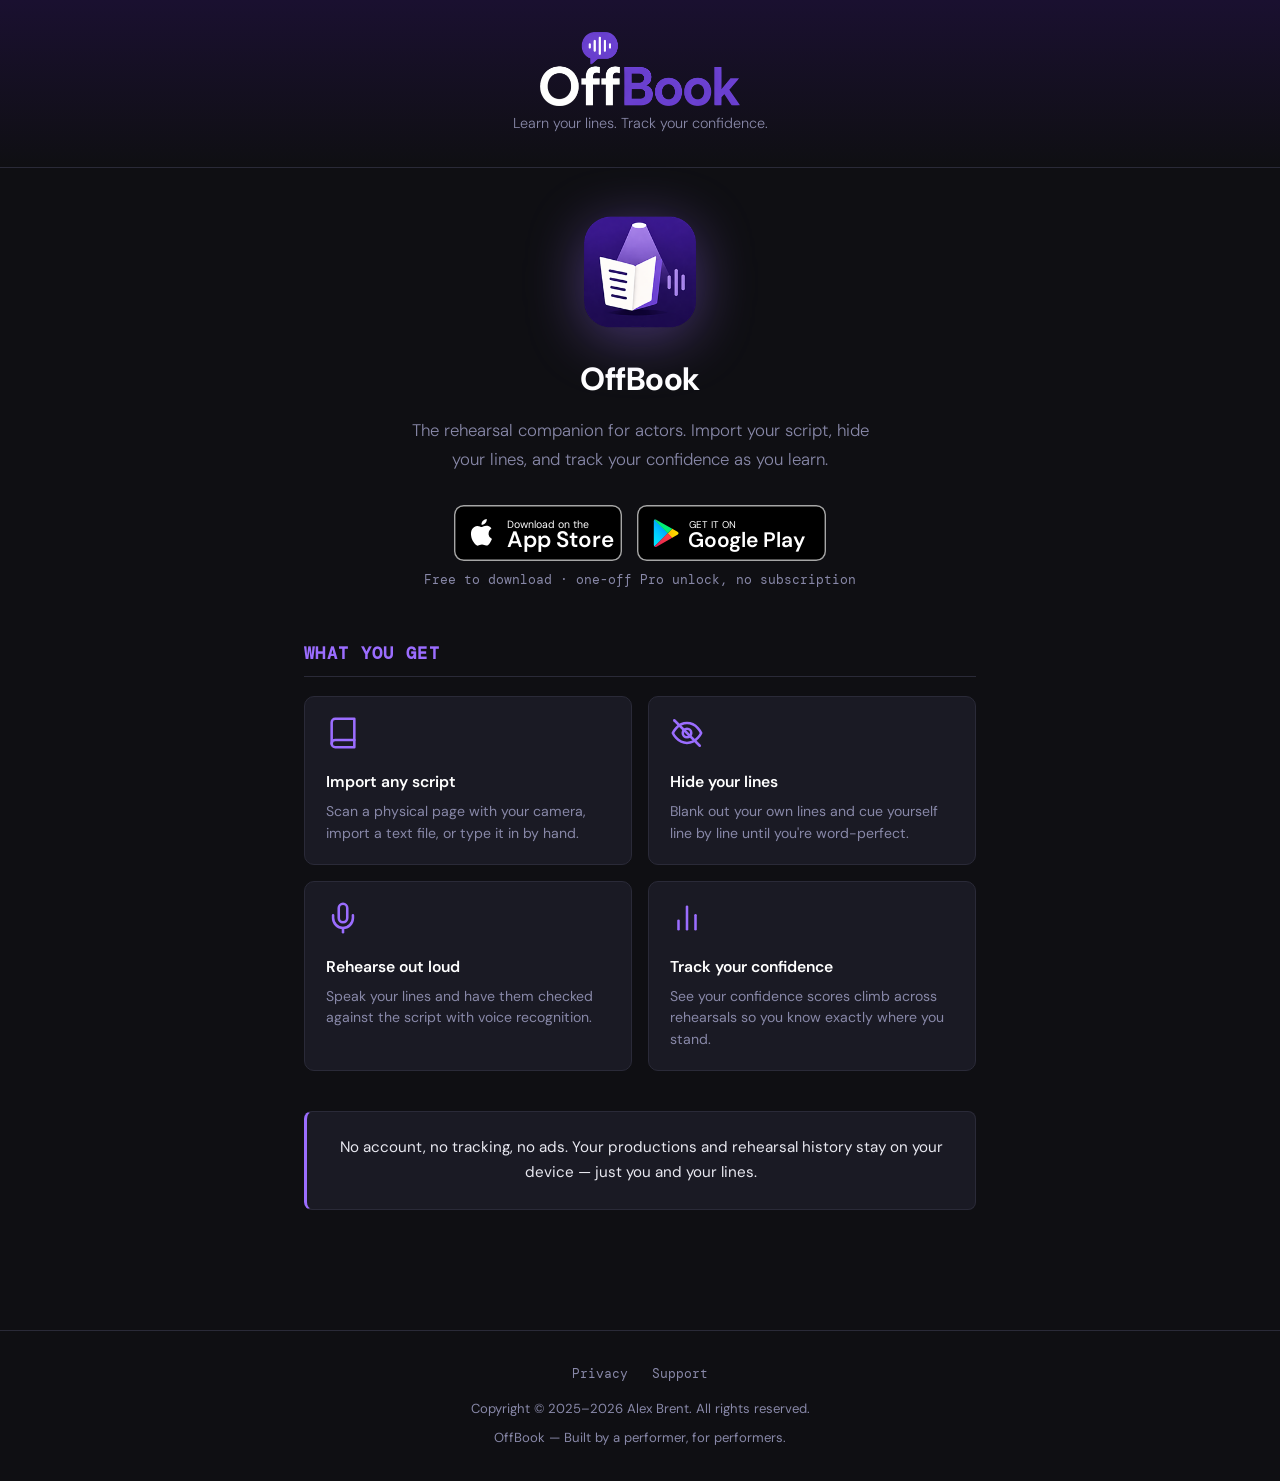
==== download.html @ 1f5fb729 "Copy all files from OffBook repo Mirrors the full contents of atbappsdev-al/OffBook at commit da06f8" ====
<!DOCTYPE html>
<html lang="en">
<head>
  <meta charset="UTF-8">
  <meta name="viewport" content="width=device-width, initial-scale=1.0">
  <title>OffBook – Download</title>
  <meta name="description" content="Download OffBook — learn your lines and track your confidence. Available on the App Store and Google Play.">
  <link rel="icon" type="image/png" href="assets/favicon.png">
  <style>
    @import url('https://fonts.googleapis.com/css2?family=DM+Sans:wght@300;400;500;600;700&family=DM+Mono:wght@400;500&display=swap');

    :root {
      --bg: #0f0f13;
      --surface: #1a1a24;
      --border: #2a2a38;
      --purple: #9b6dff;
      --purple-dim: #6b4dcc;
      --text: #e8e8f0;
      --muted: #8888a8;
      --white: #ffffff;
    }

    * { margin: 0; padding: 0; box-sizing: border-box; }

    body {
      background: var(--bg);
      color: var(--text);
      font-family: 'DM Sans', sans-serif;
      font-size: 16px;
      line-height: 1.7;
      min-height: 100vh;
    }

    header {
      border-bottom: 1px solid var(--border);
      padding: 2rem 0;
      text-align: center;
      background: linear-gradient(180deg, #1a1030 0%, var(--bg) 100%);
    }

    /* Official OffBook word-logo (dark-theme variant, from the app) */
    .logo {
      display: block;
      width: 200px;
      max-width: 68%;
      height: auto;
      margin: 0 auto;
    }

    .tagline {
      color: var(--muted);
      font-size: 0.9rem;
      margin-top: 0.3rem;
      font-weight: 300;
    }

    main {
      max-width: 720px;
      margin: 0 auto;
      padding: 3rem 1.5rem 5rem;
    }

    /* ---- Hero ---- */
    .hero {
      text-align: center;
      margin-bottom: 3rem;
    }

    .app-icon {
      width: 112px;
      height: 112px;
      margin: 0 auto 1.5rem;
      display: block;
      /* The icon art carries its own rounded corners, so shadow the alpha
         channel instead of a square box. */
      filter: drop-shadow(0 10px 28px rgba(155, 109, 255, 0.4));
    }

    .hero h1 {
      font-size: 2rem;
      font-weight: 700;
      color: var(--white);
      letter-spacing: -0.5px;
      margin-bottom: 0.6rem;
    }

    .hero .lead {
      color: var(--muted);
      font-size: 1.05rem;
      max-width: 460px;
      margin: 0 auto;
      font-weight: 300;
    }

    /* ---- Store badges ---- */
    .store-badges {
      display: flex;
      flex-wrap: wrap;
      justify-content: center;
      gap: 0.9rem;
      margin: 2rem 0 0.5rem;
    }

    .store-badge {
      display: inline-flex;
      transition: transform 0.15s ease, opacity 0.15s ease;
    }

    .store-badge:hover {
      transform: translateY(-2px);
      text-decoration: none;
    }

    .store-badge svg {
      height: 56px;
      width: auto;
      display: block;
    }

    /* Disabled / coming-soon state — add class="coming-soon" to a badge to grey it out */
    .store-badge.coming-soon {
      opacity: 0.4;
      pointer-events: none;
      filter: grayscale(1);
    }

    .store-note {
      color: var(--muted);
      font-size: 0.8rem;
      font-family: 'DM Mono', monospace;
      margin-top: 0.4rem;
    }

    /* ---- Feature list ---- */
    section {
      margin-bottom: 2.5rem;
    }

    h2 {
      font-size: 1.05rem;
      font-weight: 600;
      color: var(--purple);
      text-transform: uppercase;
      letter-spacing: 0.08em;
      font-family: 'DM Mono', monospace;
      margin-bottom: 1.2rem;
      padding-bottom: 0.5rem;
      border-bottom: 1px solid var(--border);
    }

    .features {
      display: grid;
      grid-template-columns: repeat(2, 1fr);
      gap: 1rem;
    }

    .feature {
      background: var(--surface);
      border: 1px solid var(--border);
      border-radius: 10px;
      padding: 1.2rem 1.3rem;
    }

    .feature .icon {
      width: 34px;
      height: 34px;
      margin-bottom: 0.7rem;
      color: var(--purple);
    }

    .feature h3 {
      font-size: 0.98rem;
      font-weight: 600;
      color: var(--white);
      margin-bottom: 0.3rem;
    }

    .feature p {
      color: var(--muted);
      font-size: 0.88rem;
      line-height: 1.55;
      margin: 0;
    }

    .cta-box {
      background: var(--surface);
      border: 1px solid var(--border);
      border-left: 3px solid var(--purple);
      border-radius: 8px;
      padding: 1.4rem 1.6rem;
      text-align: center;
    }

    .cta-box p {
      color: var(--text);
      font-size: 0.95rem;
      margin-bottom: 0;
    }

    a {
      color: var(--purple);
      text-decoration: none;
    }

    a:hover { text-decoration: underline; }

    footer {
      text-align: center;
      padding: 2rem;
      border-top: 1px solid var(--border);
      color: var(--muted);
      font-size: 0.82rem;
    }

    footer a { color: var(--muted); }

    .footer-links {
      margin-bottom: 0.8rem;
    }

    .footer-links a {
      margin: 0 0.6rem;
      font-family: 'DM Mono', monospace;
      font-size: 0.8rem;
    }

    @media (max-width: 520px) {
      .features { grid-template-columns: 1fr; }
      .hero h1 { font-size: 1.7rem; }
      .store-badge svg { height: 50px; }
    }
  </style>
</head>
<body>

  <header>
    <img class="logo" src="assets/offbook-logo.png" width="798" height="295" alt="OffBook">
    <p class="tagline">Learn your lines. Track your confidence.</p>
  </header>

  <main>

    <div class="hero">
      <!-- Official app icon, as shipped on the stores -->
      <img class="app-icon" src="assets/offbook-icon.png" width="192" height="192"
           alt="OffBook app icon">

      <h1>OffBook</h1>
      <p class="lead">The rehearsal companion for actors. Import your script, hide your lines, and track your confidence as you learn.</p>

      <!--
        ============================================================
        STORE LINKS — to mark a store as not-yet-available, add the
        class "coming-soon" to that <a>, e.g.:
            <a class="store-badge coming-soon" ...>
        (it will grey out and become non-clickable).
        ============================================================
      -->
      <div class="store-badges">

        <!-- Apple App Store -->
        <a class="store-badge" href="https://apps.apple.com/app/offbook-learn-your-lines/id6789164736" target="_blank" rel="noopener" aria-label="Download OffBook on the App Store">
          <svg viewBox="0 0 120 40" role="img" aria-label="Download on the App Store" xmlns="http://www.w3.org/2000/svg">
            <rect x="0.5" y="0.5" width="119" height="39" rx="6.5" fill="#000000" stroke="#a6a6a6" stroke-width="1"/>
            <g fill="#ffffff">
              <path d="M24.77 20.3c-.02-2.35 1.92-3.49 2.01-3.54-1.1-1.6-2.8-1.82-3.4-1.85-1.44-.15-2.83.85-3.56.85-.74 0-1.87-.83-3.08-.81-1.57.02-3.02.91-3.83 2.32-1.65 2.86-.42 7.08 1.17 9.4.78 1.13 1.7 2.4 2.9 2.36 1.17-.05 1.61-.76 3.02-.76 1.4 0 1.8.76 3.03.73 1.25-.02 2.05-1.15 2.81-2.29.9-1.31 1.27-2.58 1.29-2.65-.03-.01-2.46-.94-2.48-3.75zM22.43 12.9c.65-.79 1.09-1.88.97-2.98-.94.04-2.08.63-2.75 1.4-.6.69-1.13 1.79-.99 2.85 1.05.08 2.12-.53 2.77-1.27z"/>
              <text x="38" y="16.5" font-family="'DM Sans',Helvetica,Arial,sans-serif" font-size="7.5" fill="#ffffff">Download on the</text>
              <text x="37.5" y="30" font-family="'DM Sans',Helvetica,Arial,sans-serif" font-weight="600" font-size="16" fill="#ffffff">App Store</text>
            </g>
          </svg>
        </a>

        <!-- Google Play -->
        <a class="store-badge" href="https://play.google.com/store/apps/details?id=com.abdev.offbook" target="_blank" rel="noopener" aria-label="Get OffBook on Google Play">
          <svg viewBox="0 0 135 40" role="img" aria-label="Get it on Google Play" xmlns="http://www.w3.org/2000/svg">
            <rect x="0.5" y="0.5" width="134" height="39" rx="6.5" fill="#000000" stroke="#a6a6a6" stroke-width="1"/>
            <g transform="translate(12 10)">
              <linearGradient id="gp1" x1="7.9" y1="1.4" x2="-3.1" y2="12.4" gradientUnits="userSpaceOnUse">
                <stop offset="0" stop-color="#00a0ff"/><stop offset="0.26" stop-color="#00a1ff"/>
                <stop offset="0.51" stop-color="#00beff"/><stop offset="0.76" stop-color="#00d2ff"/>
                <stop offset="1" stop-color="#00e0ff"/>
              </linearGradient>
              <linearGradient id="gp2" x1="17.1" y1="10" x2="1.3" y2="10" gradientUnits="userSpaceOnUse">
                <stop offset="0" stop-color="#ffe000"/><stop offset="0.41" stop-color="#ffbd00"/>
                <stop offset="0.78" stop-color="#ffa500"/><stop offset="1" stop-color="#ff9c00"/>
              </linearGradient>
              <linearGradient id="gp3" x1="9.4" y1="11.5" x2="-5" y2="25.9" gradientUnits="userSpaceOnUse">
                <stop offset="0" stop-color="#ff3a44"/><stop offset="1" stop-color="#c31162"/>
              </linearGradient>
              <linearGradient id="gp4" x1="-1.6" y1="-2.5" x2="4.8" y2="3.9" gradientUnits="userSpaceOnUse">
                <stop offset="0" stop-color="#32a071"/><stop offset="0.07" stop-color="#2da771"/>
                <stop offset="0.48" stop-color="#15cf74"/><stop offset="0.8" stop-color="#06e775"/>
                <stop offset="1" stop-color="#00f076"/>
              </linearGradient>
              <path d="M.43.32C.17.6.01 1.02.01 1.57v16.86c0 .55.16.97.43 1.25l.06.05 9.44-9.44v-.22L.49.27z" fill="url(#gp1)"/>
              <path d="M13.1 13.49l-3.15-3.15v-.22l3.15-3.15.07.04 3.73 2.12c1.06.6 1.06 1.59 0 2.2l-3.73 2.12z" fill="url(#gp2)"/>
              <path d="M13.17 13.45L9.94 10.22.43 19.73c.35.37.93.42 1.58.05l11.16-6.33" fill="url(#gp3)"/>
              <path d="M13.17 6.99L2.01.66C1.36.29.78.34.43.71l9.51 9.51z" fill="url(#gp4)"/>
            </g>
            <g fill="#ffffff">
              <text x="37" y="16.5" font-family="'DM Sans',Helvetica,Arial,sans-serif" font-size="7" fill="#ffffff">GET IT ON</text>
              <text x="36.5" y="30" font-family="'DM Sans',Helvetica,Arial,sans-serif" font-weight="600" font-size="15" fill="#ffffff">Google Play</text>
            </g>
          </svg>
        </a>

      </div>
      <p class="store-note">Free to download · one-off Pro unlock, no subscription</p>
    </div>

    <section>
      <h2>What you get</h2>
      <div class="features">
        <div class="feature">
          <svg class="icon" viewBox="0 0 24 24" fill="none" stroke="currentColor" stroke-width="1.8" stroke-linecap="round" stroke-linejoin="round"><path d="M4 19.5A2.5 2.5 0 0 1 6.5 17H20"/><path d="M6.5 2H20v20H6.5A2.5 2.5 0 0 1 4 19.5v-15A2.5 2.5 0 0 1 6.5 2z"/></svg>
          <h3>Import any script</h3>
          <p>Scan a physical page with your camera, import a text file, or type it in by hand.</p>
        </div>
        <div class="feature">
          <svg class="icon" viewBox="0 0 24 24" fill="none" stroke="currentColor" stroke-width="1.8" stroke-linecap="round" stroke-linejoin="round"><path d="M2 12s3-7 10-7 10 7 10 7-3 7-10 7-10-7-10-7z"/><circle cx="12" cy="12" r="3"/><line x1="3" y1="3" x2="21" y2="21"/></svg>
          <h3>Hide your lines</h3>
          <p>Blank out your own lines and cue yourself line by line until you're word-perfect.</p>
        </div>
        <div class="feature">
          <svg class="icon" viewBox="0 0 24 24" fill="none" stroke="currentColor" stroke-width="1.8" stroke-linecap="round" stroke-linejoin="round"><path d="M12 2a3 3 0 0 0-3 3v7a3 3 0 0 0 6 0V5a3 3 0 0 0-3-3z"/><path d="M19 10v2a7 7 0 0 1-14 0v-2"/><line x1="12" y1="19" x2="12" y2="22"/></svg>
          <h3>Rehearse out loud</h3>
          <p>Speak your lines and have them checked against the script with voice recognition.</p>
        </div>
        <div class="feature">
          <svg class="icon" viewBox="0 0 24 24" fill="none" stroke="currentColor" stroke-width="1.8" stroke-linecap="round" stroke-linejoin="round"><line x1="18" y1="20" x2="18" y2="10"/><line x1="12" y1="20" x2="12" y2="4"/><line x1="6" y1="20" x2="6" y2="14"/></svg>
          <h3>Track your confidence</h3>
          <p>See your confidence scores climb across rehearsals so you know exactly where you stand.</p>
        </div>
      </div>
    </section>

    <section>
      <div class="cta-box">
        <p>No account, no tracking, no ads. Your productions and rehearsal history stay on your device — just you and your lines.</p>
      </div>
    </section>

  </main>

  <footer>
    <div class="footer-links">
      <a href="https://atbappsdev-al.github.io/OffBook/">Privacy</a>
      <a href="https://atbappsdev-al.github.io/OffBook/support.html">Support</a>
    </div>
    <p>Copyright © 2025–2026 Alex Brent. All rights reserved.</p>
    <p style="margin-top: 0.4rem;">OffBook — Built by a performer, for performers.</p>
  </footer>

</body>
</html>
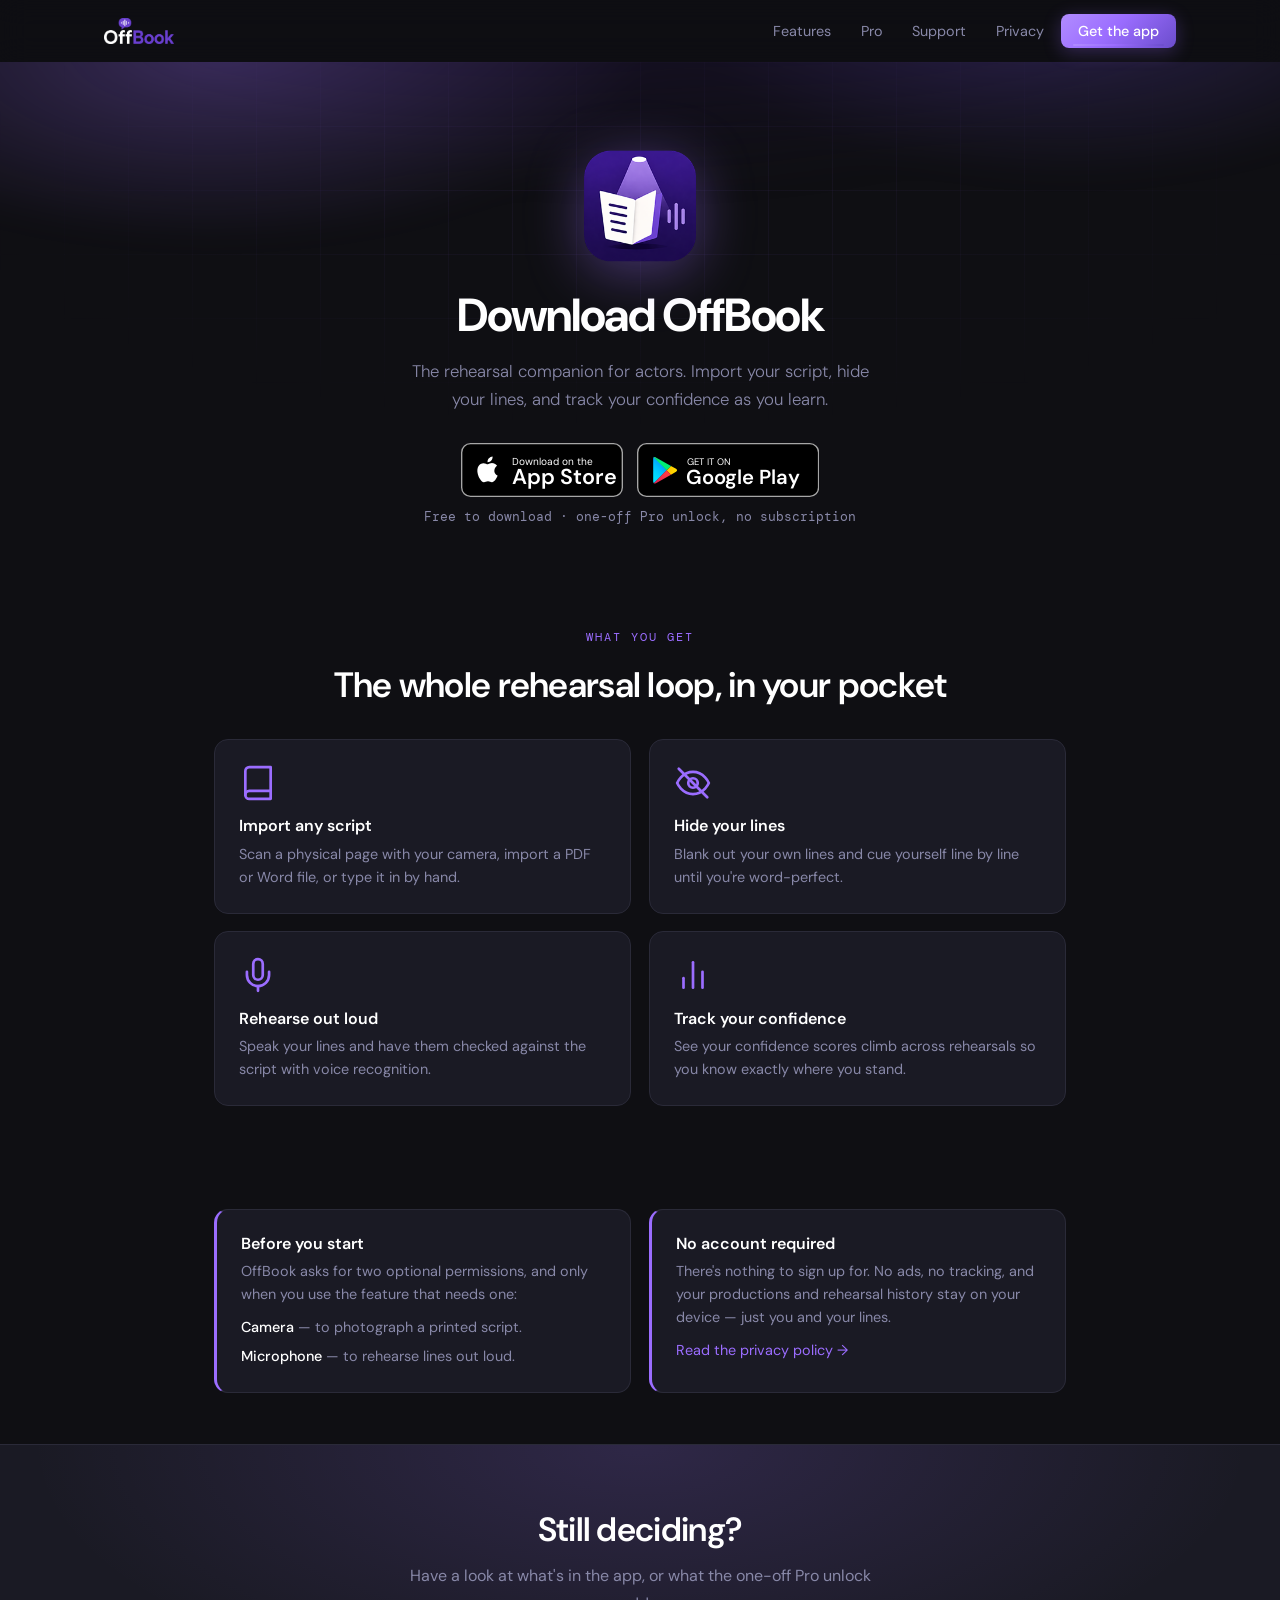
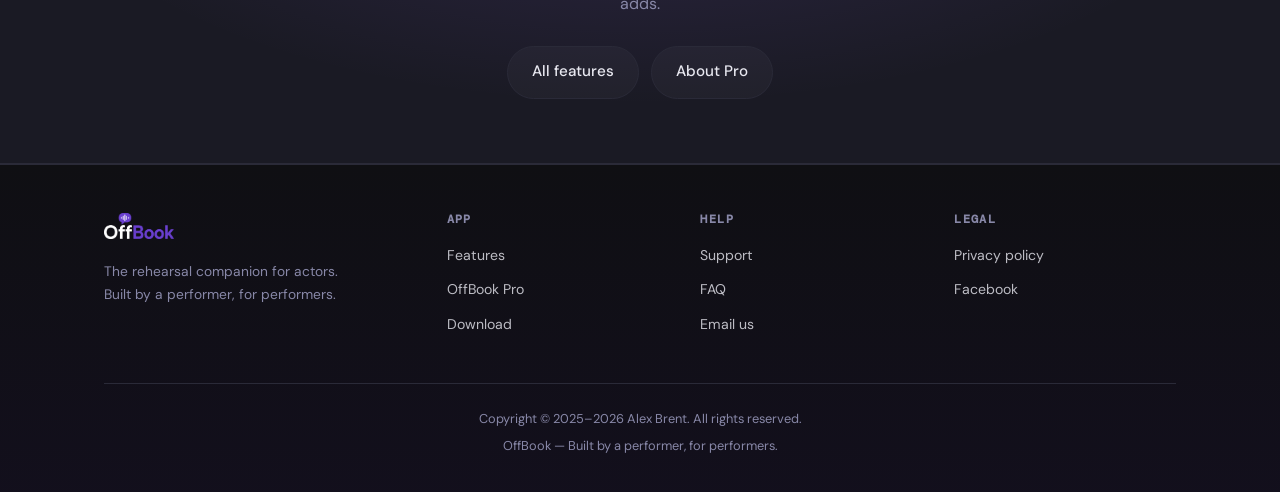
==== commit e25235cc: "Build out the full OffBook website The site was three standalone pages, each carrying its own copy o" ====
--- a/download.html
+++ b/download.html
@@ -1,355 +1,229 @@
-<!DOCTYPE html>
-<html lang="en">
-<head>
-  <meta charset="UTF-8">
-  <meta name="viewport" content="width=device-width, initial-scale=1.0">
-  <title>OffBook – Download</title>
-  <meta name="description" content="Download OffBook — learn your lines and track your confidence. Available on the App Store and Google Play.">
-  <link rel="icon" type="image/png" href="assets/favicon.png">
-  <style>
-    @import url('https://fonts.googleapis.com/css2?family=DM+Sans:wght@300;400;500;600;700&family=DM+Mono:wght@400;500&display=swap');
-
-    :root {
-      --bg: #0f0f13;
-      --surface: #1a1a24;
-      --border: #2a2a38;
-      --purple: #9b6dff;
-      --purple-dim: #6b4dcc;
-      --text: #e8e8f0;
-      --muted: #8888a8;
-      --white: #ffffff;
-    }
-
-    * { margin: 0; padding: 0; box-sizing: border-box; }
-
-    body {
-      background: var(--bg);
-      color: var(--text);
-      font-family: 'DM Sans', sans-serif;
-      font-size: 16px;
-      line-height: 1.7;
-      min-height: 100vh;
-    }
-
-    header {
-      border-bottom: 1px solid var(--border);
-      padding: 2rem 0;
-      text-align: center;
-      background: linear-gradient(180deg, #1a1030 0%, var(--bg) 100%);
-    }
-
-    /* Official OffBook word-logo (dark-theme variant, from the app) */
-    .logo {
-      display: block;
-      width: 200px;
-      max-width: 68%;
-      height: auto;
-      margin: 0 auto;
-    }
-
-    .tagline {
-      color: var(--muted);
-      font-size: 0.9rem;
-      margin-top: 0.3rem;
-      font-weight: 300;
-    }
-
-    main {
-      max-width: 720px;
-      margin: 0 auto;
-      padding: 3rem 1.5rem 5rem;
-    }
-
-    /* ---- Hero ---- */
-    .hero {
-      text-align: center;
-      margin-bottom: 3rem;
-    }
-
-    .app-icon {
-      width: 112px;
-      height: 112px;
-      margin: 0 auto 1.5rem;
-      display: block;
-      /* The icon art carries its own rounded corners, so shadow the alpha
-         channel instead of a square box. */
-      filter: drop-shadow(0 10px 28px rgba(155, 109, 255, 0.4));
-    }
-
-    .hero h1 {
-      font-size: 2rem;
-      font-weight: 700;
-      color: var(--white);
-      letter-spacing: -0.5px;
-      margin-bottom: 0.6rem;
-    }
-
-    .hero .lead {
-      color: var(--muted);
-      font-size: 1.05rem;
-      max-width: 460px;
-      margin: 0 auto;
-      font-weight: 300;
-    }
-
-    /* ---- Store badges ---- */
-    .store-badges {
-      display: flex;
-      flex-wrap: wrap;
-      justify-content: center;
-      gap: 0.9rem;
-      margin: 2rem 0 0.5rem;
-    }
-
-    .store-badge {
-      display: inline-flex;
-      transition: transform 0.15s ease, opacity 0.15s ease;
-    }
-
-    .store-badge:hover {
-      transform: translateY(-2px);
-      text-decoration: none;
-    }
-
-    .store-badge svg {
-      height: 56px;
-      width: auto;
-      display: block;
-    }
-
-    /* Disabled / coming-soon state — add class="coming-soon" to a badge to grey it out */
-    .store-badge.coming-soon {
-      opacity: 0.4;
-      pointer-events: none;
-      filter: grayscale(1);
-    }
-
-    .store-note {
-      color: var(--muted);
-      font-size: 0.8rem;
-      font-family: 'DM Mono', monospace;
-      margin-top: 0.4rem;
-    }
-
-    /* ---- Feature list ---- */
-    section {
-      margin-bottom: 2.5rem;
-    }
-
-    h2 {
-      font-size: 1.05rem;
-      font-weight: 600;
-      color: var(--purple);
-      text-transform: uppercase;
-      letter-spacing: 0.08em;
-      font-family: 'DM Mono', monospace;
-      margin-bottom: 1.2rem;
-      padding-bottom: 0.5rem;
-      border-bottom: 1px solid var(--border);
-    }
-
-    .features {
-      display: grid;
-      grid-template-columns: repeat(2, 1fr);
-      gap: 1rem;
-    }
-
-    .feature {
-      background: var(--surface);
-      border: 1px solid var(--border);
-      border-radius: 10px;
-      padding: 1.2rem 1.3rem;
-    }
-
-    .feature .icon {
-      width: 34px;
-      height: 34px;
-      margin-bottom: 0.7rem;
-      color: var(--purple);
-    }
-
-    .feature h3 {
-      font-size: 0.98rem;
-      font-weight: 600;
-      color: var(--white);
-      margin-bottom: 0.3rem;
-    }
-
-    .feature p {
-      color: var(--muted);
-      font-size: 0.88rem;
-      line-height: 1.55;
-      margin: 0;
-    }
-
-    .cta-box {
-      background: var(--surface);
-      border: 1px solid var(--border);
-      border-left: 3px solid var(--purple);
-      border-radius: 8px;
-      padding: 1.4rem 1.6rem;
-      text-align: center;
-    }
-
-    .cta-box p {
-      color: var(--text);
-      font-size: 0.95rem;
-      margin-bottom: 0;
-    }
-
-    a {
-      color: var(--purple);
-      text-decoration: none;
-    }
-
-    a:hover { text-decoration: underline; }
-
-    footer {
-      text-align: center;
-      padding: 2rem;
-      border-top: 1px solid var(--border);
-      color: var(--muted);
-      font-size: 0.82rem;
-    }
-
-    footer a { color: var(--muted); }
-
-    .footer-links {
-      margin-bottom: 0.8rem;
-    }
-
-    .footer-links a {
-      margin: 0 0.6rem;
-      font-family: 'DM Mono', monospace;
-      font-size: 0.8rem;
-    }
-
-    @media (max-width: 520px) {
-      .features { grid-template-columns: 1fr; }
-      .hero h1 { font-size: 1.7rem; }
-      .store-badge svg { height: 50px; }
-    }
-  </style>
-</head>
-<body>
-
-  <header>
-    <img class="logo" src="assets/offbook-logo.png" width="798" height="295" alt="OffBook">
-    <p class="tagline">Learn your lines. Track your confidence.</p>
-  </header>
-
-  <main>
-
-    <div class="hero">
-      <!-- Official app icon, as shipped on the stores -->
-      <img class="app-icon" src="assets/offbook-icon.png" width="192" height="192"
-           alt="OffBook app icon">
-
-      <h1>OffBook</h1>
-      <p class="lead">The rehearsal companion for actors. Import your script, hide your lines, and track your confidence as you learn.</p>
-
-      <!--
-        ============================================================
-        STORE LINKS — to mark a store as not-yet-available, add the
-        class "coming-soon" to that <a>, e.g.:
-            <a class="store-badge coming-soon" ...>
-        (it will grey out and become non-clickable).
-        ============================================================
-      -->
-      <div class="store-badges">
-
-        <!-- Apple App Store -->
-        <a class="store-badge" href="https://apps.apple.com/app/offbook-learn-your-lines/id6789164736" target="_blank" rel="noopener" aria-label="Download OffBook on the App Store">
-          <svg viewBox="0 0 120 40" role="img" aria-label="Download on the App Store" xmlns="http://www.w3.org/2000/svg">
-            <rect x="0.5" y="0.5" width="119" height="39" rx="6.5" fill="#000000" stroke="#a6a6a6" stroke-width="1"/>
-            <g fill="#ffffff">
-              <path d="M24.77 20.3c-.02-2.35 1.92-3.49 2.01-3.54-1.1-1.6-2.8-1.82-3.4-1.85-1.44-.15-2.83.85-3.56.85-.74 0-1.87-.83-3.08-.81-1.57.02-3.02.91-3.83 2.32-1.65 2.86-.42 7.08 1.17 9.4.78 1.13 1.7 2.4 2.9 2.36 1.17-.05 1.61-.76 3.02-.76 1.4 0 1.8.76 3.03.73 1.25-.02 2.05-1.15 2.81-2.29.9-1.31 1.27-2.58 1.29-2.65-.03-.01-2.46-.94-2.48-3.75zM22.43 12.9c.65-.79 1.09-1.88.97-2.98-.94.04-2.08.63-2.75 1.4-.6.69-1.13 1.79-.99 2.85 1.05.08 2.12-.53 2.77-1.27z"/>
-              <text x="38" y="16.5" font-family="'DM Sans',Helvetica,Arial,sans-serif" font-size="7.5" fill="#ffffff">Download on the</text>
-              <text x="37.5" y="30" font-family="'DM Sans',Helvetica,Arial,sans-serif" font-weight="600" font-size="16" fill="#ffffff">App Store</text>
-            </g>
-          </svg>
-        </a>
-
-        <!-- Google Play -->
-        <a class="store-badge" href="https://play.google.com/store/apps/details?id=com.abdev.offbook" target="_blank" rel="noopener" aria-label="Get OffBook on Google Play">
-          <svg viewBox="0 0 135 40" role="img" aria-label="Get it on Google Play" xmlns="http://www.w3.org/2000/svg">
-            <rect x="0.5" y="0.5" width="134" height="39" rx="6.5" fill="#000000" stroke="#a6a6a6" stroke-width="1"/>
-            <g transform="translate(12 10)">
-              <linearGradient id="gp1" x1="7.9" y1="1.4" x2="-3.1" y2="12.4" gradientUnits="userSpaceOnUse">
-                <stop offset="0" stop-color="#00a0ff"/><stop offset="0.26" stop-color="#00a1ff"/>
-                <stop offset="0.51" stop-color="#00beff"/><stop offset="0.76" stop-color="#00d2ff"/>
-                <stop offset="1" stop-color="#00e0ff"/>
-              </linearGradient>
-              <linearGradient id="gp2" x1="17.1" y1="10" x2="1.3" y2="10" gradientUnits="userSpaceOnUse">
-                <stop offset="0" stop-color="#ffe000"/><stop offset="0.41" stop-color="#ffbd00"/>
-                <stop offset="0.78" stop-color="#ffa500"/><stop offset="1" stop-color="#ff9c00"/>
-              </linearGradient>
-              <linearGradient id="gp3" x1="9.4" y1="11.5" x2="-5" y2="25.9" gradientUnits="userSpaceOnUse">
-                <stop offset="0" stop-color="#ff3a44"/><stop offset="1" stop-color="#c31162"/>
-              </linearGradient>
-              <linearGradient id="gp4" x1="-1.6" y1="-2.5" x2="4.8" y2="3.9" gradientUnits="userSpaceOnUse">
-                <stop offset="0" stop-color="#32a071"/><stop offset="0.07" stop-color="#2da771"/>
-                <stop offset="0.48" stop-color="#15cf74"/><stop offset="0.8" stop-color="#06e775"/>
-                <stop offset="1" stop-color="#00f076"/>
-              </linearGradient>
-              <path d="M.43.32C.17.6.01 1.02.01 1.57v16.86c0 .55.16.97.43 1.25l.06.05 9.44-9.44v-.22L.49.27z" fill="url(#gp1)"/>
-              <path d="M13.1 13.49l-3.15-3.15v-.22l3.15-3.15.07.04 3.73 2.12c1.06.6 1.06 1.59 0 2.2l-3.73 2.12z" fill="url(#gp2)"/>
-              <path d="M13.17 13.45L9.94 10.22.43 19.73c.35.37.93.42 1.58.05l11.16-6.33" fill="url(#gp3)"/>
-              <path d="M13.17 6.99L2.01.66C1.36.29.78.34.43.71l9.51 9.51z" fill="url(#gp4)"/>
-            </g>
-            <g fill="#ffffff">
-              <text x="37" y="16.5" font-family="'DM Sans',Helvetica,Arial,sans-serif" font-size="7" fill="#ffffff">GET IT ON</text>
-              <text x="36.5" y="30" font-family="'DM Sans',Helvetica,Arial,sans-serif" font-weight="600" font-size="15" fill="#ffffff">Google Play</text>
-            </g>
-          </svg>
-        </a>
-
-      </div>
-      <p class="store-note">Free to download · one-off Pro unlock, no subscription</p>
-    </div>
-
-    <section>
-      <h2>What you get</h2>
-      <div class="features">
-        <div class="feature">
-          <svg class="icon" viewBox="0 0 24 24" fill="none" stroke="currentColor" stroke-width="1.8" stroke-linecap="round" stroke-linejoin="round"><path d="M4 19.5A2.5 2.5 0 0 1 6.5 17H20"/><path d="M6.5 2H20v20H6.5A2.5 2.5 0 0 1 4 19.5v-15A2.5 2.5 0 0 1 6.5 2z"/></svg>
-          <h3>Import any script</h3>
-          <p>Scan a physical page with your camera, import a text file, or type it in by hand.</p>
-        </div>
-        <div class="feature">
-          <svg class="icon" viewBox="0 0 24 24" fill="none" stroke="currentColor" stroke-width="1.8" stroke-linecap="round" stroke-linejoin="round"><path d="M2 12s3-7 10-7 10 7 10 7-3 7-10 7-10-7-10-7z"/><circle cx="12" cy="12" r="3"/><line x1="3" y1="3" x2="21" y2="21"/></svg>
-          <h3>Hide your lines</h3>
-          <p>Blank out your own lines and cue yourself line by line until you're word-perfect.</p>
-        </div>
-        <div class="feature">
-          <svg class="icon" viewBox="0 0 24 24" fill="none" stroke="currentColor" stroke-width="1.8" stroke-linecap="round" stroke-linejoin="round"><path d="M12 2a3 3 0 0 0-3 3v7a3 3 0 0 0 6 0V5a3 3 0 0 0-3-3z"/><path d="M19 10v2a7 7 0 0 1-14 0v-2"/><line x1="12" y1="19" x2="12" y2="22"/></svg>
-          <h3>Rehearse out loud</h3>
-          <p>Speak your lines and have them checked against the script with voice recognition.</p>
-        </div>
-        <div class="feature">
-          <svg class="icon" viewBox="0 0 24 24" fill="none" stroke="currentColor" stroke-width="1.8" stroke-linecap="round" stroke-linejoin="round"><line x1="18" y1="20" x2="18" y2="10"/><line x1="12" y1="20" x2="12" y2="4"/><line x1="6" y1="20" x2="6" y2="14"/></svg>
-          <h3>Track your confidence</h3>
-          <p>See your confidence scores climb across rehearsals so you know exactly where you stand.</p>
-        </div>
-      </div>
-    </section>
-
-    <section>
-      <div class="cta-box">
-        <p>No account, no tracking, no ads. Your productions and rehearsal history stay on your device — just you and your lines.</p>
-      </div>
-    </section>
-
-  </main>
-
-  <footer>
-    <div class="footer-links">
-      <a href="https://atbappsdev-al.github.io/OffBook/">Privacy</a>
-      <a href="https://atbappsdev-al.github.io/OffBook/support.html">Support</a>
-    </div>
-    <p>Copyright © 2025–2026 Alex Brent. All rights reserved.</p>
-    <p style="margin-top: 0.4rem;">OffBook — Built by a performer, for performers.</p>
-  </footer>
-
-</body>
-</html>
+<!DOCTYPE html>
+<html lang="en" class="no-js">
+<head>
+  <meta charset="UTF-8">
+  <meta name="viewport" content="width=device-width, initial-scale=1.0">
+  <title>OffBook – Download</title>
+  <meta name="description" content="Download OffBook — learn your lines and track your confidence. Free on the App Store and Google Play, with a one-off Pro unlock.">
+  <meta name="theme-color" content="#0f0f13">
+  <link rel="canonical" href="https://atbappsdev-al.github.io/OffBook/download.html">
+  <link rel="icon" type="image/png" href="assets/favicon.png">
+  <link rel="apple-touch-icon" href="assets/offbook-icon.png">
+
+  <meta property="og:type" content="website">
+  <meta property="og:title" content="Download OffBook">
+  <meta property="og:description" content="Free on iOS and Android. Import your script, hide your lines, track your confidence.">
+  <meta property="og:image" content="https://atbappsdev-al.github.io/OffBook/assets/offbook-icon.png">
+
+  <link rel="preconnect" href="https://fonts.googleapis.com">
+  <link rel="preconnect" href="https://fonts.gstatic.com" crossorigin>
+  <link href="https://fonts.googleapis.com/css2?family=DM+Sans:wght@300;400;500;600;700&family=DM+Mono:wght@400;500&display=swap" rel="stylesheet">
+  <link rel="stylesheet" href="assets/site.css">
+</head>
+<body>
+
+  <a class="skip-link" href="#main">Skip to content</a>
+
+  <nav class="nav">
+    <div class="wrap">
+      <a class="nav-logo" href="index.html" aria-label="OffBook home">
+        <img src="assets/offbook-logo.png" width="798" height="295" alt="OffBook">
+      </a>
+      <button class="nav-toggle" type="button" aria-expanded="false" aria-controls="nav-links" aria-label="Toggle menu">
+        <span></span>
+      </button>
+      <ul class="nav-links" id="nav-links">
+        <li><a href="features.html">Features</a></li>
+        <li><a href="pro.html">Pro</a></li>
+        <li><a href="support.html">Support</a></li>
+        <li><a href="privacy.html">Privacy</a></li>
+        <li><a class="nav-cta" href="download.html">Get the app</a></li>
+      </ul>
+    </div>
+  </nav>
+
+  <main id="main">
+
+    <section class="hero" style="padding-bottom: 3rem;">
+      <div class="hero-glow" aria-hidden="true"></div>
+      <div class="hero-spot" aria-hidden="true"></div>
+
+      <div class="wrap center" style="max-width: 720px;">
+        <img src="assets/offbook-icon.png" width="192" height="192" alt="OffBook app icon"
+             style="width: 112px; height: 112px; margin: 0 auto 1.5rem; display: block; filter: drop-shadow(0 10px 28px rgba(155,109,255,0.4));">
+
+        <h1 style="font-size: clamp(2rem, 5vw, 2.9rem); font-weight: 700; letter-spacing: -0.03em; margin-bottom: 0.8rem;">
+          Download OffBook
+        </h1>
+        <p class="lead" style="margin: 0 auto 0.5rem; color: var(--muted); font-weight: 300; font-size: 1.05rem; max-width: 480px;">
+          The rehearsal companion for actors. Import your script, hide your lines, and
+          track your confidence as you learn.
+        </p>
+
+        <!--
+          ============================================================
+          STORE LINKS — to mark a store as not-yet-available, add the
+          class "coming-soon" to that <a>, e.g.:
+              <a class="store-badge coming-soon" ...>
+          (it will grey out and become non-clickable).
+          ============================================================
+        -->
+        <div class="store-badges">
+
+          <!-- Apple App Store -->
+          <a class="store-badge" href="https://apps.apple.com/app/offbook-learn-your-lines/id6789164736" target="_blank" rel="noopener" aria-label="Download OffBook on the App Store">
+            <svg viewBox="0 0 120 40" role="img" aria-label="Download on the App Store" xmlns="http://www.w3.org/2000/svg">
+              <rect x="0.5" y="0.5" width="119" height="39" rx="6.5" fill="#000000" stroke="#a6a6a6" stroke-width="1"/>
+              <g fill="#ffffff">
+                <path d="M24.77 20.3c-.02-2.35 1.92-3.49 2.01-3.54-1.1-1.6-2.8-1.82-3.4-1.85-1.44-.15-2.83.85-3.56.85-.74 0-1.87-.83-3.08-.81-1.57.02-3.02.91-3.83 2.32-1.65 2.86-.42 7.08 1.17 9.4.78 1.13 1.7 2.4 2.9 2.36 1.17-.05 1.61-.76 3.02-.76 1.4 0 1.8.76 3.03.73 1.25-.02 2.05-1.15 2.81-2.29.9-1.31 1.27-2.58 1.29-2.65-.03-.01-2.46-.94-2.48-3.75zM22.43 12.9c.65-.79 1.09-1.88.97-2.98-.94.04-2.08.63-2.75 1.4-.6.69-1.13 1.79-.99 2.85 1.05.08 2.12-.53 2.77-1.27z"/>
+                <text x="38" y="16.5" font-family="'DM Sans',Helvetica,Arial,sans-serif" font-size="7.5" fill="#ffffff">Download on the</text>
+                <text x="37.5" y="30" font-family="'DM Sans',Helvetica,Arial,sans-serif" font-weight="600" font-size="16" fill="#ffffff">App Store</text>
+              </g>
+            </svg>
+          </a>
+
+          <!-- Google Play -->
+          <a class="store-badge" href="https://play.google.com/store/apps/details?id=com.abdev.offbook" target="_blank" rel="noopener" aria-label="Get OffBook on Google Play">
+            <svg viewBox="0 0 135 40" role="img" aria-label="Get it on Google Play" xmlns="http://www.w3.org/2000/svg">
+              <rect x="0.5" y="0.5" width="134" height="39" rx="6.5" fill="#000000" stroke="#a6a6a6" stroke-width="1"/>
+              <g transform="translate(12 10)">
+                <linearGradient id="gp1" x1="7.9" y1="1.4" x2="-3.1" y2="12.4" gradientUnits="userSpaceOnUse">
+                  <stop offset="0" stop-color="#00a0ff"/><stop offset="0.26" stop-color="#00a1ff"/>
+                  <stop offset="0.51" stop-color="#00beff"/><stop offset="0.76" stop-color="#00d2ff"/>
+                  <stop offset="1" stop-color="#00e0ff"/>
+                </linearGradient>
+                <linearGradient id="gp2" x1="17.1" y1="10" x2="1.3" y2="10" gradientUnits="userSpaceOnUse">
+                  <stop offset="0" stop-color="#ffe000"/><stop offset="0.41" stop-color="#ffbd00"/>
+                  <stop offset="0.78" stop-color="#ffa500"/><stop offset="1" stop-color="#ff9c00"/>
+                </linearGradient>
+                <linearGradient id="gp3" x1="9.4" y1="11.5" x2="-5" y2="25.9" gradientUnits="userSpaceOnUse">
+                  <stop offset="0" stop-color="#ff3a44"/><stop offset="1" stop-color="#c31162"/>
+                </linearGradient>
+                <linearGradient id="gp4" x1="-1.6" y1="-2.5" x2="4.8" y2="3.9" gradientUnits="userSpaceOnUse">
+                  <stop offset="0" stop-color="#32a071"/><stop offset="0.07" stop-color="#2da771"/>
+                  <stop offset="0.48" stop-color="#15cf74"/><stop offset="0.8" stop-color="#06e775"/>
+                  <stop offset="1" stop-color="#00f076"/>
+                </linearGradient>
+                <path d="M.43.32C.17.6.01 1.02.01 1.57v16.86c0 .55.16.97.43 1.25l.06.05 9.44-9.44v-.22L.49.27z" fill="url(#gp1)"/>
+                <path d="M13.1 13.49l-3.15-3.15v-.22l3.15-3.15.07.04 3.73 2.12c1.06.6 1.06 1.59 0 2.2l-3.73 2.12z" fill="url(#gp2)"/>
+                <path d="M13.17 13.45L9.94 10.22.43 19.73c.35.37.93.42 1.58.05l11.16-6.33" fill="url(#gp3)"/>
+                <path d="M13.17 6.99L2.01.66C1.36.29.78.34.43.71l9.51 9.51z" fill="url(#gp4)"/>
+              </g>
+              <g fill="#ffffff">
+                <text x="37" y="16.5" font-family="'DM Sans',Helvetica,Arial,sans-serif" font-size="7" fill="#ffffff">GET IT ON</text>
+                <text x="36.5" y="30" font-family="'DM Sans',Helvetica,Arial,sans-serif" font-weight="600" font-size="15" fill="#ffffff">Google Play</text>
+              </g>
+            </svg>
+          </a>
+
+        </div>
+        <p class="store-note">Free to download · one-off Pro unlock, no subscription</p>
+      </div>
+    </section>
+
+    <!-- ================================================== WHAT YOU GET == -->
+    <section class="section-tight">
+      <div class="wrap" style="max-width: 900px;">
+        <div class="section-head reveal" style="margin-bottom: 2rem;">
+          <span class="eyebrow">What you get</span>
+          <h2>The whole rehearsal loop, in your pocket</h2>
+        </div>
+
+        <div class="grid grid-2">
+          <article class="card reveal">
+            <svg class="icon" viewBox="0 0 24 24" fill="none" stroke="currentColor" stroke-width="1.7" stroke-linecap="round" stroke-linejoin="round" aria-hidden="true"><path d="M4 19.5A2.5 2.5 0 0 1 6.5 17H20"/><path d="M6.5 2H20v20H6.5A2.5 2.5 0 0 1 4 19.5v-15A2.5 2.5 0 0 1 6.5 2z"/></svg>
+            <h3>Import any script</h3>
+            <p>Scan a physical page with your camera, import a PDF or Word file, or type it in by hand.</p>
+          </article>
+          <article class="card reveal d1">
+            <svg class="icon" viewBox="0 0 24 24" fill="none" stroke="currentColor" stroke-width="1.7" stroke-linecap="round" stroke-linejoin="round" aria-hidden="true"><path d="M2 12s3-7 10-7 10 7 10 7-3 7-10 7-10-7-10-7z"/><circle cx="12" cy="12" r="3"/><line x1="3" y1="3" x2="21" y2="21"/></svg>
+            <h3>Hide your lines</h3>
+            <p>Blank out your own lines and cue yourself line by line until you're word-perfect.</p>
+          </article>
+          <article class="card reveal d2">
+            <svg class="icon" viewBox="0 0 24 24" fill="none" stroke="currentColor" stroke-width="1.7" stroke-linecap="round" stroke-linejoin="round" aria-hidden="true"><path d="M12 2a3 3 0 0 0-3 3v7a3 3 0 0 0 6 0V5a3 3 0 0 0-3-3z"/><path d="M19 10v2a7 7 0 0 1-14 0v-2"/><line x1="12" y1="19" x2="12" y2="22"/></svg>
+            <h3>Rehearse out loud</h3>
+            <p>Speak your lines and have them checked against the script with voice recognition.</p>
+          </article>
+          <article class="card reveal d3">
+            <svg class="icon" viewBox="0 0 24 24" fill="none" stroke="currentColor" stroke-width="1.7" stroke-linecap="round" stroke-linejoin="round" aria-hidden="true"><line x1="18" y1="20" x2="18" y2="10"/><line x1="12" y1="20" x2="12" y2="4"/><line x1="6" y1="20" x2="6" y2="14"/></svg>
+            <h3>Track your confidence</h3>
+            <p>See your confidence scores climb across rehearsals so you know exactly where you stand.</p>
+          </article>
+        </div>
+      </div>
+    </section>
+
+    <!-- ================================================== REQUIREMENTS == -->
+    <section class="section-tight">
+      <div class="wrap" style="max-width: 900px;">
+        <div class="grid grid-2">
+          <div class="card card-accent reveal">
+            <h3>Before you start</h3>
+            <p style="margin-bottom: 0.6rem;">OffBook asks for two optional permissions, and only when you use the feature that needs one:</p>
+            <p style="margin-bottom: 0.4rem;"><strong style="color: var(--white); font-weight: 500;">Camera</strong> — to photograph a printed script.</p>
+            <p><strong style="color: var(--white); font-weight: 500;">Microphone</strong> — to rehearse lines out loud.</p>
+          </div>
+          <div class="card card-accent reveal d1">
+            <h3>No account required</h3>
+            <p>There's nothing to sign up for. No ads, no tracking, and your productions and rehearsal history stay on your device — just you and your lines.</p>
+            <p style="margin-top: 0.6rem;"><a href="privacy.html">Read the privacy policy →</a></p>
+          </div>
+        </div>
+      </div>
+    </section>
+
+    <section class="cta-band">
+      <div class="wrap">
+        <h2 class="reveal">Still deciding?</h2>
+        <p class="reveal d1">Have a look at what's in the app, or what the one-off Pro unlock adds.</p>
+        <div class="btn-row reveal d2">
+          <a class="btn btn-ghost" href="features.html">All features</a>
+          <a class="btn btn-ghost" href="pro.html">About Pro</a>
+        </div>
+      </div>
+    </section>
+
+  </main>
+
+  <footer class="footer">
+    <div class="wrap">
+      <div class="footer-grid">
+        <div class="footer-brand">
+          <img src="assets/offbook-logo.png" width="798" height="295" alt="OffBook">
+          <p>The rehearsal companion for actors. Built by a performer, for performers.</p>
+        </div>
+        <div class="footer-col">
+          <h4>App</h4>
+          <ul>
+            <li><a href="features.html">Features</a></li>
+            <li><a href="pro.html">OffBook Pro</a></li>
+            <li><a href="download.html">Download</a></li>
+          </ul>
+        </div>
+        <div class="footer-col">
+          <h4>Help</h4>
+          <ul>
+            <li><a href="support.html">Support</a></li>
+            <li><a href="support.html#faq">FAQ</a></li>
+            <li><a href="mailto:atbappsdev@gmail.com">Email us</a></li>
+          </ul>
+        </div>
+        <div class="footer-col">
+          <h4>Legal</h4>
+          <ul>
+            <li><a href="privacy.html">Privacy policy</a></li>
+            <li><a href="https://facebook.com/offbuk" target="_blank" rel="noopener">Facebook</a></li>
+          </ul>
+        </div>
+      </div>
+      <div class="footer-base">
+        <p>Copyright © 2025–<span data-year>2026</span> Alex Brent. All rights reserved.</p>
+        <p>OffBook — Built by a performer, for performers.</p>
+      </div>
+    </div>
+  </footer>
+
+  <script src="assets/site.js" defer></script>
+</body>
+</html>
--- a/assets/site.css
+++ b/assets/site.css
@@ -0,0 +1,1505 @@
+/* ==========================================================================
+   OffBook — site stylesheet
+   Shared design system for every page. Colour scheme is the app's:
+   near-black surfaces, a single purple accent, DM Sans / DM Mono.
+   ========================================================================== */
+
+:root {
+  /* Core palette — matches the app */
+  --bg: #0f0f13;
+  --surface: #1a1a24;
+  --surface-2: #20202c;
+  --border: #2a2a38;
+  --purple: #9b6dff;
+  --purple-dim: #6b4dcc;
+  --purple-deep: #1a1030;
+  --text: #e8e8f0;
+  --muted: #8888a8;
+  --white: #ffffff;
+
+  /* Derived accents */
+  --purple-soft: rgba(155, 109, 255, 0.14);
+  --purple-line: rgba(155, 109, 255, 0.32);
+  --glow: rgba(155, 109, 255, 0.45);
+  --grad: linear-gradient(135deg, #b18cff 0%, #9b6dff 45%, #6b4dcc 100%);
+
+  /* Layout */
+  --wide: 1120px;
+  --readable: 760px;
+  --nav-h: 62px;
+  --radius: 14px;
+  --radius-sm: 10px;
+
+  /* Motion */
+  --ease: cubic-bezier(0.22, 0.61, 0.36, 1);
+}
+
+* { margin: 0; padding: 0; box-sizing: border-box; }
+
+html {
+  scroll-behavior: smooth;
+  scroll-padding-top: calc(var(--nav-h) + 20px);
+  -webkit-text-size-adjust: 100%;
+}
+
+body {
+  background: var(--bg);
+  color: var(--text);
+  font-family: 'DM Sans', system-ui, -apple-system, sans-serif;
+  font-size: 16px;
+  line-height: 1.7;
+  min-height: 100vh;
+  overflow-x: hidden;
+  -webkit-font-smoothing: antialiased;
+}
+
+img { max-width: 100%; }
+
+a {
+  color: var(--purple);
+  text-decoration: none;
+  transition: color 0.18s var(--ease);
+}
+
+a:hover { text-decoration: underline; }
+
+::selection { background: var(--purple); color: #fff; }
+
+:focus-visible {
+  outline: 2px solid var(--purple);
+  outline-offset: 3px;
+  border-radius: 4px;
+}
+
+.skip-link {
+  position: absolute;
+  left: -9999px;
+  top: 0;
+  background: var(--purple);
+  color: #fff;
+  padding: 0.7rem 1.1rem;
+  z-index: 200;
+  border-radius: 0 0 8px 0;
+}
+
+.skip-link:focus { left: 0; }
+
+/* --------------------------------------------------------------------------
+   Layout helpers
+   -------------------------------------------------------------------------- */
+
+.wrap {
+  width: 100%;
+  max-width: var(--wide);
+  margin: 0 auto;
+  padding: 0 1.5rem;
+}
+
+.wrap-narrow {
+  width: 100%;
+  max-width: var(--readable);
+  margin: 0 auto;
+  padding: 0 1.5rem;
+}
+
+.section {
+  padding: 5rem 0;
+  position: relative;
+}
+
+.section-tight { padding: 3.2rem 0; }
+
+.section-head {
+  text-align: center;
+  max-width: 620px;
+  margin: 0 auto 3rem;
+}
+
+.eyebrow {
+  font-family: 'DM Mono', monospace;
+  font-size: 0.78rem;
+  letter-spacing: 0.16em;
+  text-transform: uppercase;
+  color: var(--purple);
+  display: block;
+  margin-bottom: 0.9rem;
+}
+
+h1, h2, h3, h4 { color: var(--white); line-height: 1.25; }
+
+.section-head h2 {
+  font-size: clamp(1.6rem, 4vw, 2.2rem);
+  font-weight: 600;
+  letter-spacing: -0.02em;
+  margin-bottom: 0.8rem;
+}
+
+.section-head p {
+  color: var(--muted);
+  font-size: 1rem;
+  font-weight: 300;
+}
+
+.center { text-align: center; }
+
+/* --------------------------------------------------------------------------
+   Navigation
+   -------------------------------------------------------------------------- */
+
+.nav {
+  position: sticky;
+  top: 0;
+  z-index: 100;
+  height: var(--nav-h);
+  display: flex;
+  align-items: center;
+  border-bottom: 1px solid transparent;
+  background: rgba(15, 15, 19, 0.72);
+  backdrop-filter: blur(14px) saturate(140%);
+  -webkit-backdrop-filter: blur(14px) saturate(140%);
+  transition: border-color 0.25s var(--ease), background 0.25s var(--ease);
+}
+
+.nav.scrolled {
+  border-bottom-color: var(--border);
+  background: rgba(15, 15, 19, 0.92);
+}
+
+.nav .wrap {
+  display: flex;
+  align-items: center;
+  justify-content: space-between;
+  gap: 1rem;
+}
+
+.nav-logo {
+  display: flex;
+  align-items: center;
+  gap: 0.6rem;
+  flex-shrink: 0;
+}
+
+.nav-logo:hover { text-decoration: none; }
+
+.nav-logo img {
+  height: 26px;
+  width: auto;
+  display: block;
+  transition: transform 0.25s var(--ease);
+}
+
+.nav-logo:hover img { transform: scale(1.04); }
+
+.nav-links {
+  display: flex;
+  align-items: center;
+  gap: 0.35rem;
+  list-style: none;
+}
+
+.nav-links a {
+  color: var(--muted);
+  font-size: 0.9rem;
+  padding: 0.45rem 0.75rem;
+  border-radius: 8px;
+  position: relative;
+  transition: color 0.18s var(--ease), background 0.18s var(--ease);
+}
+
+.nav-links a:hover {
+  color: var(--text);
+  background: rgba(255, 255, 255, 0.04);
+  text-decoration: none;
+}
+
+.nav-links a.active { color: var(--white); }
+
+.nav-links a.active::after {
+  content: '';
+  position: absolute;
+  left: 0.75rem;
+  right: 0.75rem;
+  bottom: 0.1rem;
+  height: 2px;
+  border-radius: 2px;
+  background: var(--grad);
+}
+
+.nav-cta {
+  background: var(--grad);
+  color: #fff !important;
+  padding: 0.5rem 1.05rem !important;
+  border-radius: 999px;
+  font-weight: 500;
+  box-shadow: 0 4px 18px rgba(155, 109, 255, 0.28);
+  transition: transform 0.2s var(--ease), box-shadow 0.2s var(--ease);
+}
+
+.nav-cta:hover {
+  transform: translateY(-1px);
+  background: var(--grad) !important;
+  box-shadow: 0 6px 24px rgba(155, 109, 255, 0.42);
+}
+
+.nav-toggle {
+  display: none;
+  background: none;
+  border: 1px solid var(--border);
+  border-radius: 8px;
+  width: 38px;
+  height: 34px;
+  cursor: pointer;
+  position: relative;
+  flex-shrink: 0;
+}
+
+.nav-toggle span,
+.nav-toggle span::before,
+.nav-toggle span::after {
+  content: '';
+  position: absolute;
+  left: 50%;
+  width: 16px;
+  height: 1.6px;
+  background: var(--text);
+  border-radius: 2px;
+  transform: translateX(-50%);
+  transition: transform 0.25s var(--ease), opacity 0.2s var(--ease);
+}
+
+.nav-toggle span { top: 50%; margin-top: -0.8px; }
+.nav-toggle span::before { top: -5px; left: 0; transform: none; }
+.nav-toggle span::after { top: 5px; left: 0; transform: none; }
+
+.nav-toggle[aria-expanded="true"] span { background: transparent; }
+.nav-toggle[aria-expanded="true"] span::before { transform: translateY(5px) rotate(45deg); }
+.nav-toggle[aria-expanded="true"] span::after { transform: translateY(-5px) rotate(-45deg); }
+
+@media (max-width: 780px) {
+  .nav-toggle { display: block; }
+
+  .nav-links {
+    position: fixed;
+    top: var(--nav-h);
+    left: 0;
+    right: 0;
+    flex-direction: column;
+    align-items: stretch;
+    gap: 0;
+    /* Solid, not translucent: this panel sits inside the nav, which already
+       has a backdrop-filter, and nesting the two makes Chromium paint the
+       page content straight through the panel. */
+    background: #101016;
+    border-bottom: 1px solid var(--border);
+    box-shadow: 0 18px 40px rgba(0, 0, 0, 0.5);
+    padding: 0.6rem 1.5rem 1.4rem;
+    transform: translateY(-8px);
+    opacity: 0;
+    pointer-events: none;
+    transition: opacity 0.2s var(--ease), transform 0.2s var(--ease);
+    max-height: calc(100vh - var(--nav-h));
+    overflow-y: auto;
+  }
+
+  .nav-links.open {
+    opacity: 1;
+    transform: translateY(0);
+    pointer-events: auto;
+  }
+
+  .nav-links a {
+    display: block;
+    padding: 0.75rem 0.4rem;
+    font-size: 0.98rem;
+    border-bottom: 1px solid rgba(42, 42, 56, 0.6);
+    border-radius: 0;
+  }
+
+  .nav-links a.active::after { display: none; }
+
+  .nav-links li:last-child { margin-top: 0.9rem; }
+
+  .nav-cta {
+    text-align: center;
+    border-bottom: none !important;
+    padding: 0.75rem 1rem !important;
+  }
+}
+
+/* --------------------------------------------------------------------------
+   Buttons
+   -------------------------------------------------------------------------- */
+
+.btn {
+  display: inline-flex;
+  align-items: center;
+  justify-content: center;
+  gap: 0.55rem;
+  font-family: inherit;
+  font-size: 0.95rem;
+  font-weight: 500;
+  padding: 0.8rem 1.5rem;
+  border-radius: 999px;
+  border: 1px solid transparent;
+  cursor: pointer;
+  transition: transform 0.2s var(--ease), box-shadow 0.2s var(--ease),
+              background 0.2s var(--ease), border-color 0.2s var(--ease);
+}
+
+.btn:hover { text-decoration: none; transform: translateY(-2px); }
+
+.btn svg { width: 18px; height: 18px; flex-shrink: 0; }
+
+.btn-primary {
+  background: var(--grad);
+  color: #fff;
+  box-shadow: 0 6px 22px rgba(155, 109, 255, 0.3);
+}
+
+.btn-primary:hover { box-shadow: 0 10px 30px rgba(155, 109, 255, 0.45); }
+
+.btn-ghost {
+  background: rgba(255, 255, 255, 0.03);
+  border-color: var(--border);
+  color: var(--text);
+}
+
+.btn-ghost:hover {
+  border-color: var(--purple-line);
+  background: rgba(155, 109, 255, 0.08);
+  color: var(--white);
+}
+
+.btn-row {
+  display: flex;
+  flex-wrap: wrap;
+  gap: 0.8rem;
+  justify-content: center;
+}
+
+/* --------------------------------------------------------------------------
+   Hero
+   -------------------------------------------------------------------------- */
+
+.hero {
+  position: relative;
+  padding: clamp(3rem, 8vw, 5.5rem) 0 4.5rem;
+  overflow: hidden;
+  isolation: isolate;
+}
+
+/* Aurora / stage-light wash behind the hero */
+.hero-glow {
+  position: absolute;
+  inset: -30% -10% auto -10%;
+  height: 780px;
+  z-index: -2;
+  pointer-events: none;
+  background:
+    radial-gradient(46% 40% at 22% 18%, rgba(155, 109, 255, 0.30), transparent 62%),
+    radial-gradient(42% 38% at 78% 12%, rgba(107, 77, 204, 0.30), transparent 60%),
+    radial-gradient(56% 50% at 50% 0%, rgba(26, 16, 48, 0.95), transparent 72%);
+  filter: blur(14px);
+  animation: aurora 18s ease-in-out infinite alternate;
+}
+
+@keyframes aurora {
+  0%   { transform: translate3d(-2%, 0, 0) scale(1); }
+  50%  { transform: translate3d(2%, 1.5%, 0) scale(1.06); }
+  100% { transform: translate3d(-1%, -1%, 0) scale(1.02); }
+}
+
+/* Faint grid, like a stage floor plan */
+.hero::before {
+  content: '';
+  position: absolute;
+  inset: 0;
+  z-index: -3;
+  background-image:
+    linear-gradient(rgba(155, 109, 255, 0.05) 1px, transparent 1px),
+    linear-gradient(90deg, rgba(155, 109, 255, 0.05) 1px, transparent 1px);
+  background-size: 64px 64px;
+  mask-image: radial-gradient(70% 60% at 50% 25%, #000 20%, transparent 78%);
+  -webkit-mask-image: radial-gradient(70% 60% at 50% 25%, #000 20%, transparent 78%);
+}
+
+/* Pointer-following spotlight */
+.hero-spot {
+  position: absolute;
+  z-index: -1;
+  width: 460px;
+  height: 460px;
+  border-radius: 50%;
+  pointer-events: none;
+  left: 0; top: 0;
+  background: radial-gradient(circle, rgba(155, 109, 255, 0.13), transparent 66%);
+  opacity: 0;
+  transition: opacity 0.5s var(--ease);
+  will-change: transform;
+}
+
+.hero-inner {
+  display: grid;
+  grid-template-columns: 1.05fr 0.95fr;
+  gap: 3.5rem;
+  align-items: center;
+}
+
+.hero-copy { max-width: 560px; }
+
+.hero h1 {
+  font-size: clamp(2.2rem, 5.6vw, 3.5rem);
+  font-weight: 700;
+  letter-spacing: -0.035em;
+  margin-bottom: 1.1rem;
+}
+
+.hero h1 .accent {
+  background: var(--grad);
+  -webkit-background-clip: text;
+  background-clip: text;
+  color: transparent;
+}
+
+.hero .lead {
+  color: var(--muted);
+  font-size: clamp(1rem, 2.2vw, 1.12rem);
+  font-weight: 300;
+  margin-bottom: 1.8rem;
+  max-width: 480px;
+}
+
+.hero .btn-row { justify-content: flex-start; }
+
+.hero-note {
+  color: var(--muted);
+  font-family: 'DM Mono', monospace;
+  font-size: 0.78rem;
+  margin-top: 1.1rem;
+}
+
+.pill {
+  display: inline-flex;
+  align-items: center;
+  gap: 0.5rem;
+  font-family: 'DM Mono', monospace;
+  font-size: 0.74rem;
+  letter-spacing: 0.06em;
+  text-transform: uppercase;
+  color: var(--purple);
+  background: var(--purple-soft);
+  border: 1px solid var(--purple-line);
+  padding: 0.34rem 0.85rem;
+  border-radius: 999px;
+  margin-bottom: 1.4rem;
+}
+
+.pill .dot {
+  width: 6px;
+  height: 6px;
+  border-radius: 50%;
+  background: var(--purple);
+  box-shadow: 0 0 0 0 var(--glow);
+  animation: pulse 2.4s infinite;
+}
+
+@keyframes pulse {
+  0%   { box-shadow: 0 0 0 0 rgba(155, 109, 255, 0.6); }
+  70%  { box-shadow: 0 0 0 9px rgba(155, 109, 255, 0); }
+  100% { box-shadow: 0 0 0 0 rgba(155, 109, 255, 0); }
+}
+
+@media (max-width: 900px) {
+  .hero-inner { grid-template-columns: 1fr; gap: 2.8rem; }
+  .hero-copy { max-width: none; text-align: center; margin: 0 auto; }
+  .hero .lead { margin-left: auto; margin-right: auto; }
+  .hero .btn-row { justify-content: center; }
+}
+
+/* --------------------------------------------------------------------------
+   Phone mockup + in-app script demo
+   -------------------------------------------------------------------------- */
+
+.phone-stage {
+  display: flex;
+  justify-content: center;
+  perspective: 1400px;
+}
+
+.phone {
+  position: relative;
+  width: 290px;
+  max-width: 78vw;
+  aspect-ratio: 9 / 18.6;
+  background: linear-gradient(160deg, #23233040, #12121a);
+  border: 1px solid var(--border);
+  border-radius: 38px;
+  padding: 10px;
+  box-shadow:
+    0 40px 90px rgba(0, 0, 0, 0.6),
+    0 0 0 1px rgba(255, 255, 255, 0.03) inset,
+    0 0 70px rgba(155, 109, 255, 0.16);
+  transform: rotateY(-11deg) rotateX(4deg) rotateZ(0.6deg);
+  transition: transform 0.7s var(--ease);
+  animation: floaty 7s ease-in-out infinite;
+}
+
+.phone:hover { transform: rotateY(-4deg) rotateX(1deg); }
+
+@keyframes floaty {
+  0%, 100% { translate: 0 0; }
+  50%      { translate: 0 -12px; }
+}
+
+.phone-screen {
+  position: relative;
+  height: 100%;
+  background: var(--bg);
+  border-radius: 30px;
+  overflow: hidden;
+  display: flex;
+  flex-direction: column;
+}
+
+.phone-notch {
+  position: absolute;
+  top: 8px;
+  left: 50%;
+  transform: translateX(-50%);
+  width: 84px;
+  height: 20px;
+  background: #08080c;
+  border-radius: 999px;
+  z-index: 3;
+}
+
+.phone-bar {
+  padding: 2.1rem 1rem 0.7rem;
+  border-bottom: 1px solid var(--border);
+  background: linear-gradient(180deg, var(--purple-deep), transparent);
+}
+
+.phone-bar .title {
+  font-size: 0.78rem;
+  font-weight: 600;
+  color: var(--white);
+}
+
+.phone-bar .sub {
+  font-family: 'DM Mono', monospace;
+  font-size: 0.6rem;
+  color: var(--muted);
+}
+
+.script {
+  padding: 0.9rem 0.95rem;
+  display: flex;
+  flex-direction: column;
+  gap: 0.75rem;
+  overflow: hidden;
+  flex: 1;
+}
+
+.line { opacity: 0.38; transition: opacity 0.45s var(--ease); }
+
+.line.on { opacity: 1; }
+
+.line .who {
+  font-family: 'DM Mono', monospace;
+  font-size: 0.56rem;
+  letter-spacing: 0.1em;
+  text-transform: uppercase;
+  color: var(--muted);
+  display: block;
+  margin-bottom: 0.15rem;
+}
+
+.line.mine .who { color: var(--purple); }
+
+.line .txt {
+  font-size: 0.68rem;
+  line-height: 1.5;
+  color: var(--text);
+  position: relative;
+  display: block;
+}
+
+/* Hidden-line treatment: the blurred bar you tap to reveal */
+.line.mine .txt {
+  color: transparent;
+  background: linear-gradient(90deg, var(--purple-soft), rgba(155, 109, 255, 0.06));
+  border: 1px dashed var(--purple-line);
+  border-radius: 6px;
+  padding: 0.2rem 0.4rem;
+  transition: color 0.4s var(--ease), background 0.4s var(--ease),
+              border-color 0.4s var(--ease);
+}
+
+.line.mine.revealed .txt {
+  color: var(--text);
+  background: rgba(155, 109, 255, 0.05);
+  border-style: solid;
+  border-color: var(--purple-line);
+}
+
+.phone-foot {
+  margin-top: auto;
+  padding: 0.7rem 0.95rem 1.1rem;
+  border-top: 1px solid var(--border);
+  display: flex;
+  align-items: center;
+  gap: 0.6rem;
+}
+
+.mic {
+  width: 34px;
+  height: 34px;
+  border-radius: 50%;
+  background: var(--grad);
+  display: grid;
+  place-items: center;
+  flex-shrink: 0;
+  box-shadow: 0 0 0 0 var(--glow);
+  animation: pulse 2.6s infinite;
+}
+
+.mic svg { width: 15px; height: 15px; color: #fff; }
+
+.meter {
+  flex: 1;
+  height: 5px;
+  background: var(--surface-2);
+  border-radius: 999px;
+  overflow: hidden;
+}
+
+.meter i {
+  display: block;
+  height: 100%;
+  width: 0;
+  border-radius: 999px;
+  background: var(--grad);
+  transition: width 0.6s var(--ease);
+}
+
+.meter-label {
+  font-family: 'DM Mono', monospace;
+  font-size: 0.58rem;
+  color: var(--purple);
+  min-width: 30px;
+  text-align: right;
+}
+
+/* --------------------------------------------------------------------------
+   Cards / feature grids
+   -------------------------------------------------------------------------- */
+
+.grid {
+  display: grid;
+  gap: 1.1rem;
+}
+
+.grid-2 { grid-template-columns: repeat(2, 1fr); }
+.grid-3 { grid-template-columns: repeat(3, 1fr); }
+.grid-4 { grid-template-columns: repeat(4, 1fr); }
+
+.card {
+  position: relative;
+  background: var(--surface);
+  border: 1px solid var(--border);
+  border-radius: var(--radius);
+  padding: 1.5rem;
+  overflow: hidden;
+  transition: transform 0.3s var(--ease), border-color 0.3s var(--ease),
+              box-shadow 0.3s var(--ease);
+}
+
+/* Cursor-tracked sheen — see site.js */
+.card::before {
+  content: '';
+  position: absolute;
+  inset: 0;
+  background: radial-gradient(220px circle at var(--mx, 50%) var(--my, 0%),
+              rgba(155, 109, 255, 0.13), transparent 70%);
+  opacity: 0;
+  transition: opacity 0.3s var(--ease);
+  pointer-events: none;
+}
+
+.card:hover {
+  transform: translateY(-4px);
+  border-color: var(--purple-line);
+  box-shadow: 0 18px 40px rgba(0, 0, 0, 0.4);
+}
+
+.card:hover::before { opacity: 1; }
+
+/* Whole-card links (support page shortcuts) */
+a.card { display: block; color: inherit; }
+a.card:hover { text-decoration: none; }
+a.card h3 { color: var(--white); }
+
+.card .icon {
+  width: 38px;
+  height: 38px;
+  color: var(--purple);
+  margin-bottom: 0.9rem;
+  display: block;
+}
+
+.card h3 {
+  font-size: 1rem;
+  font-weight: 600;
+  margin-bottom: 0.4rem;
+}
+
+.card p {
+  color: var(--muted);
+  font-size: 0.9rem;
+  line-height: 1.6;
+  margin: 0;
+}
+
+.card-accent {
+  border-left: 3px solid var(--purple);
+}
+
+/* Numbered "how it works" steps */
+.steps {
+  counter-reset: step;
+  display: grid;
+  grid-template-columns: repeat(3, 1fr);
+  gap: 1.1rem;
+  position: relative;
+}
+
+.step {
+  background: var(--surface);
+  border: 1px solid var(--border);
+  border-radius: var(--radius);
+  padding: 1.6rem 1.4rem;
+  position: relative;
+  transition: border-color 0.3s var(--ease), transform 0.3s var(--ease);
+}
+
+.step:hover { border-color: var(--purple-line); transform: translateY(-3px); }
+
+.step .num {
+  counter-increment: step;
+  font-family: 'DM Mono', monospace;
+  font-size: 0.8rem;
+  width: 34px;
+  height: 34px;
+  border-radius: 50%;
+  display: grid;
+  place-items: center;
+  background: var(--purple-soft);
+  border: 1px solid var(--purple-line);
+  color: var(--purple);
+  margin-bottom: 1rem;
+}
+
+.step .num::before { content: '0' counter(step); }
+
+.step h3 { font-size: 1rem; margin-bottom: 0.4rem; }
+
+.step p { color: var(--muted); font-size: 0.9rem; margin: 0; }
+
+/* Stat row */
+.stats {
+  display: grid;
+  grid-template-columns: repeat(4, 1fr);
+  gap: 1rem;
+  text-align: center;
+}
+
+.stat {
+  background: var(--surface);
+  border: 1px solid var(--border);
+  border-radius: var(--radius);
+  padding: 1.4rem 1rem;
+}
+
+.stat .n {
+  font-size: 1.7rem;
+  font-weight: 700;
+  color: var(--white);
+  font-family: 'DM Mono', monospace;
+  letter-spacing: -0.02em;
+  display: block;
+}
+
+.stat .l {
+  color: var(--muted);
+  font-size: 0.8rem;
+  text-transform: uppercase;
+  letter-spacing: 0.08em;
+  font-family: 'DM Mono', monospace;
+}
+
+@media (max-width: 900px) {
+  .grid-4 { grid-template-columns: repeat(2, 1fr); }
+  .grid-3, .steps { grid-template-columns: 1fr; }
+  .stats { grid-template-columns: repeat(2, 1fr); }
+}
+
+@media (max-width: 560px) {
+  .grid-2, .grid-4 { grid-template-columns: 1fr; }
+}
+
+/* --------------------------------------------------------------------------
+   Confidence chart
+   -------------------------------------------------------------------------- */
+
+.chart-panel {
+  background: var(--surface);
+  border: 1px solid var(--border);
+  border-radius: var(--radius);
+  padding: 1.6rem;
+}
+
+.chart-panel h3 {
+  font-size: 0.95rem;
+  margin-bottom: 0.2rem;
+}
+
+.chart-panel .sub {
+  color: var(--muted);
+  font-family: 'DM Mono', monospace;
+  font-size: 0.75rem;
+  margin-bottom: 1.2rem;
+}
+
+.chart svg { width: 100%; height: auto; display: block; }
+
+.chart .line-path {
+  fill: none;
+  stroke: url(#lineGrad);
+  stroke-width: 2.5;
+  stroke-linecap: round;
+  stroke-linejoin: round;
+  stroke-dasharray: 1000;
+  stroke-dashoffset: 1000;
+}
+
+.chart.in .line-path {
+  animation: draw 1.8s var(--ease) forwards;
+}
+
+@keyframes draw { to { stroke-dashoffset: 0; } }
+
+.chart .area { fill: url(#areaGrad); opacity: 0; }
+.chart.in .area { animation: fadeIn 1.2s 0.8s var(--ease) forwards; }
+
+@keyframes fadeIn { to { opacity: 1; } }
+
+.chart .dot { fill: var(--purple); opacity: 0; }
+.chart.in .dot { animation: fadeIn 0.4s var(--ease) forwards; }
+
+.chart .grid-line { stroke: var(--border); stroke-width: 1; }
+
+.chart .axis-label {
+  fill: var(--muted);
+  font-family: 'DM Mono', monospace;
+  font-size: 9px;
+}
+
+/* Animated confidence bars */
+.bars { display: flex; flex-direction: column; gap: 0.9rem; }
+
+.bar-row .top {
+  display: flex;
+  justify-content: space-between;
+  font-size: 0.85rem;
+  margin-bottom: 0.35rem;
+}
+
+.bar-row .top .name { color: var(--text); }
+
+.bar-row .top .val {
+  font-family: 'DM Mono', monospace;
+  color: var(--purple);
+  font-size: 0.8rem;
+}
+
+.bar-track {
+  height: 8px;
+  background: var(--surface-2);
+  border-radius: 999px;
+  overflow: hidden;
+}
+
+.bar-fill {
+  height: 100%;
+  width: 0;
+  border-radius: 999px;
+  background: var(--grad);
+  box-shadow: 0 0 12px rgba(155, 109, 255, 0.4);
+  transition: width 1.4s var(--ease);
+}
+
+/* --------------------------------------------------------------------------
+   Pricing
+   -------------------------------------------------------------------------- */
+
+.price-grid {
+  display: grid;
+  grid-template-columns: repeat(2, 1fr);
+  gap: 1.2rem;
+  align-items: stretch;
+}
+
+.plan {
+  background: var(--surface);
+  border: 1px solid var(--border);
+  border-radius: var(--radius);
+  padding: 1.9rem 1.7rem;
+  display: flex;
+  flex-direction: column;
+  position: relative;
+  overflow: hidden;
+}
+
+.plan.featured {
+  border-color: var(--purple-line);
+  box-shadow: 0 0 46px rgba(155, 109, 255, 0.16);
+}
+
+.plan.featured::after {
+  content: '';
+  position: absolute;
+  inset: 0 0 auto 0;
+  height: 3px;
+  background: var(--grad);
+}
+
+.plan .tier {
+  font-family: 'DM Mono', monospace;
+  font-size: 0.8rem;
+  letter-spacing: 0.12em;
+  text-transform: uppercase;
+  color: var(--purple);
+  margin-bottom: 0.7rem;
+}
+
+.plan .amount {
+  font-size: 2.1rem;
+  font-weight: 700;
+  color: var(--white);
+  letter-spacing: -0.03em;
+  line-height: 1.1;
+}
+
+.plan .amount small {
+  font-size: 0.85rem;
+  font-weight: 400;
+  color: var(--muted);
+  letter-spacing: 0;
+}
+
+.plan .terms {
+  color: var(--muted);
+  font-size: 0.85rem;
+  margin: 0.4rem 0 1.3rem;
+}
+
+.plan ul { list-style: none; margin-bottom: 1.6rem; flex: 1; }
+
+.plan ul li {
+  position: relative;
+  padding: 0.34rem 0 0.34rem 1.6rem;
+  font-size: 0.91rem;
+  color: var(--text);
+}
+
+.plan ul li::before {
+  content: '';
+  position: absolute;
+  left: 0;
+  top: 0.72rem;
+  width: 9px;
+  height: 5px;
+  border-left: 1.8px solid var(--purple);
+  border-bottom: 1.8px solid var(--purple);
+  transform: rotate(-45deg);
+}
+
+.plan ul li.off { color: var(--muted); opacity: 0.65; }
+
+.plan ul li.off::before {
+  border: none;
+  content: '—';
+  color: var(--muted);
+  top: 0.34rem;
+  width: auto;
+  height: auto;
+  transform: none;
+}
+
+.sale-banner {
+  display: none;
+  align-items: center;
+  gap: 0.7rem;
+  background: var(--purple-soft);
+  border: 1px solid var(--purple-line);
+  border-radius: var(--radius-sm);
+  padding: 0.85rem 1.1rem;
+  margin-bottom: 1.4rem;
+  font-size: 0.9rem;
+}
+
+.sale-banner.show { display: flex; }
+
+.sale-banner .tag {
+  font-family: 'DM Mono', monospace;
+  font-size: 0.68rem;
+  letter-spacing: 0.1em;
+  text-transform: uppercase;
+  background: var(--grad);
+  color: #fff;
+  padding: 0.22rem 0.6rem;
+  border-radius: 999px;
+  flex-shrink: 0;
+}
+
+.sale-banner .countdown {
+  font-family: 'DM Mono', monospace;
+  color: var(--purple);
+  margin-left: auto;
+  flex-shrink: 0;
+}
+
+@media (max-width: 720px) {
+  .price-grid { grid-template-columns: 1fr; }
+  .sale-banner { flex-wrap: wrap; }
+  .sale-banner .countdown { margin-left: 0; }
+}
+
+/* --------------------------------------------------------------------------
+   Store badges
+   -------------------------------------------------------------------------- */
+
+.store-badges {
+  display: flex;
+  flex-wrap: wrap;
+  gap: 0.9rem;
+  margin: 1.8rem 0 0.5rem;
+}
+
+.hero .store-badges, .center .store-badges { justify-content: center; }
+
+.store-badge {
+  display: inline-flex;
+  border-radius: 8px;
+  transition: transform 0.2s var(--ease), filter 0.2s var(--ease);
+}
+
+.store-badge:hover {
+  transform: translateY(-3px);
+  filter: drop-shadow(0 8px 18px rgba(155, 109, 255, 0.35));
+  text-decoration: none;
+}
+
+.store-badge svg { height: 54px; width: auto; display: block; }
+
+.store-badge.coming-soon {
+  opacity: 0.4;
+  pointer-events: none;
+  filter: grayscale(1);
+}
+
+.store-note {
+  color: var(--muted);
+  font-size: 0.8rem;
+  font-family: 'DM Mono', monospace;
+  margin-top: 0.6rem;
+}
+
+/* --------------------------------------------------------------------------
+   Document pages (privacy, support prose)
+   -------------------------------------------------------------------------- */
+
+.page-head {
+  padding: 3.4rem 0 2rem;
+  border-bottom: 1px solid var(--border);
+  background:
+    radial-gradient(60% 100% at 50% 0%, rgba(155, 109, 255, 0.12), transparent 70%),
+    linear-gradient(180deg, var(--purple-deep), transparent);
+  text-align: center;
+}
+
+.page-head h1 {
+  font-size: clamp(1.8rem, 4.4vw, 2.5rem);
+  font-weight: 600;
+  letter-spacing: -0.025em;
+  margin-bottom: 0.5rem;
+}
+
+.page-head p {
+  color: var(--muted);
+  font-size: 0.95rem;
+  max-width: 560px;
+  margin: 0 auto;
+}
+
+.page-head .last-updated {
+  color: var(--muted);
+  font-size: 0.82rem;
+  font-family: 'DM Mono', monospace;
+  display: block;
+  margin-top: 0.6rem;
+}
+
+.doc { padding: 3rem 0 5rem; }
+
+.doc section { margin-bottom: 2.4rem; scroll-margin-top: calc(var(--nav-h) + 24px); }
+
+.doc h2 {
+  font-size: 1.02rem;
+  font-weight: 600;
+  color: var(--purple);
+  text-transform: uppercase;
+  letter-spacing: 0.08em;
+  font-family: 'DM Mono', monospace;
+  margin-bottom: 0.9rem;
+  padding-bottom: 0.5rem;
+  border-bottom: 1px solid var(--border);
+}
+
+.doc p {
+  color: var(--text);
+  margin-bottom: 0.85rem;
+  font-size: 0.95rem;
+}
+
+.doc ul { list-style: none; margin-bottom: 0.85rem; }
+
+.doc ul li {
+  padding: 0.3rem 0 0.3rem 1.2rem;
+  position: relative;
+  font-size: 0.95rem;
+}
+
+.doc ul li::before {
+  content: '—';
+  position: absolute;
+  left: 0;
+  color: var(--purple-dim);
+}
+
+.intro {
+  background: var(--surface);
+  border: 1px solid var(--border);
+  border-left: 3px solid var(--purple);
+  border-radius: var(--radius-sm);
+  padding: 1.2rem 1.4rem;
+  margin-bottom: 2.5rem;
+  font-size: 0.95rem;
+}
+
+.intro p:last-child { margin-bottom: 0; }
+
+.highlight-box {
+  background: var(--surface);
+  border: 1px solid var(--border);
+  border-radius: var(--radius-sm);
+  padding: 1rem 1.2rem;
+  margin: 1rem 0;
+}
+
+.highlight-box p { margin: 0; }
+.highlight-box p + p { margin-top: 0.8rem; }
+
+/* Table of contents for long documents */
+.toc {
+  background: var(--surface);
+  border: 1px solid var(--border);
+  border-radius: var(--radius-sm);
+  padding: 1.1rem 1.3rem;
+  margin-bottom: 2.5rem;
+}
+
+.toc .toc-title {
+  font-family: 'DM Mono', monospace;
+  font-size: 0.72rem;
+  letter-spacing: 0.12em;
+  text-transform: uppercase;
+  color: var(--muted);
+  margin-bottom: 0.7rem;
+}
+
+.toc ol {
+  list-style: none;
+  counter-reset: toc;
+  columns: 2;
+  column-gap: 1.6rem;
+}
+
+.toc li { counter-increment: toc; font-size: 0.88rem; padding: 0.16rem 0; }
+
+.toc li a { color: var(--muted); }
+.toc li a:hover { color: var(--purple); text-decoration: none; }
+
+.toc li a::before {
+  content: counter(toc) '.';
+  font-family: 'DM Mono', monospace;
+  color: var(--purple-dim);
+  margin-right: 0.4rem;
+}
+
+@media (max-width: 560px) { .toc ol { columns: 1; } }
+
+/* --------------------------------------------------------------------------
+   FAQ / accordion
+   -------------------------------------------------------------------------- */
+
+details {
+  background: var(--surface);
+  border: 1px solid var(--border);
+  border-radius: var(--radius-sm);
+  padding: 1rem 1.2rem;
+  margin-bottom: 0.7rem;
+  transition: border-color 0.25s var(--ease), background 0.25s var(--ease);
+}
+
+details:hover { border-color: var(--purple-line); }
+
+details[open] { background: var(--surface-2); border-color: var(--purple-line); }
+
+summary {
+  cursor: pointer;
+  font-weight: 500;
+  color: var(--white);
+  font-size: 0.97rem;
+  list-style: none;
+  display: flex;
+  align-items: flex-start;
+  gap: 0.6rem;
+}
+
+summary::-webkit-details-marker { display: none; }
+
+summary::before {
+  content: '+';
+  color: var(--purple);
+  font-family: 'DM Mono', monospace;
+  flex-shrink: 0;
+  transition: transform 0.25s var(--ease);
+  display: inline-block;
+}
+
+details[open] summary::before { content: '–'; transform: rotate(180deg); }
+
+details p {
+  margin: 0.8rem 0 0;
+  color: var(--muted);
+  font-size: 0.93rem;
+}
+
+details p + p { margin-top: 0.7rem; }
+
+details[open] > *:not(summary) { animation: slideDown 0.3s var(--ease); }
+
+@keyframes slideDown {
+  from { opacity: 0; transform: translateY(-6px); }
+  to   { opacity: 1; transform: translateY(0); }
+}
+
+/* --------------------------------------------------------------------------
+   Contact / CTA blocks
+   -------------------------------------------------------------------------- */
+
+.contact-box {
+  background: var(--surface);
+  border: 1px solid var(--border);
+  border-left: 3px solid var(--purple);
+  border-radius: var(--radius-sm);
+  padding: 1.4rem 1.6rem;
+  margin: 1rem 0 1.5rem;
+}
+
+.contact-box p { margin: 0; }
+
+.contact-box .name {
+  font-weight: 600;
+  color: var(--white);
+  font-size: 1.05rem;
+}
+
+.contact-box .role {
+  color: var(--muted);
+  font-size: 0.85rem;
+  margin-bottom: 0.6rem !important;
+}
+
+.contact-box a { font-family: 'DM Mono', monospace; font-size: 0.95rem; }
+
+.cta-band {
+  position: relative;
+  overflow: hidden;
+  border-top: 1px solid var(--border);
+  border-bottom: 1px solid var(--border);
+  background:
+    radial-gradient(70% 120% at 50% 0%, rgba(155, 109, 255, 0.16), transparent 68%),
+    var(--surface);
+  padding: 4rem 0;
+  text-align: center;
+}
+
+.cta-band h2 {
+  font-size: clamp(1.5rem, 4vw, 2.1rem);
+  font-weight: 600;
+  letter-spacing: -0.02em;
+  margin-bottom: 0.7rem;
+}
+
+.cta-band p {
+  color: var(--muted);
+  max-width: 480px;
+  margin: 0 auto 1.8rem;
+}
+
+.quote {
+  border-left: 3px solid var(--purple);
+  padding: 0.4rem 0 0.4rem 1.2rem;
+  font-size: 1.05rem;
+  font-weight: 300;
+  color: var(--text);
+  font-style: italic;
+}
+
+.quote cite {
+  display: block;
+  font-style: normal;
+  font-family: 'DM Mono', monospace;
+  font-size: 0.78rem;
+  color: var(--muted);
+  margin-top: 0.6rem;
+}
+
+/* --------------------------------------------------------------------------
+   Footer
+   -------------------------------------------------------------------------- */
+
+.footer {
+  border-top: 1px solid var(--border);
+  padding: 3rem 0 2.2rem;
+  background: linear-gradient(180deg, transparent, rgba(26, 16, 48, 0.32));
+}
+
+.footer-grid {
+  display: grid;
+  grid-template-columns: 1.4fr repeat(3, 1fr);
+  gap: 2rem;
+  margin-bottom: 2.4rem;
+}
+
+.footer-brand img { height: 26px; width: auto; margin-bottom: 0.8rem; }
+
+.footer-brand p {
+  color: var(--muted);
+  font-size: 0.86rem;
+  max-width: 260px;
+}
+
+.footer-col h4 {
+  font-family: 'DM Mono', monospace;
+  font-size: 0.72rem;
+  letter-spacing: 0.12em;
+  text-transform: uppercase;
+  color: var(--muted);
+  margin-bottom: 0.85rem;
+}
+
+.footer-col ul { list-style: none; }
+
+.footer-col li { margin-bottom: 0.45rem; }
+
+.footer-col a {
+  color: var(--text);
+  font-size: 0.88rem;
+  opacity: 0.8;
+  transition: opacity 0.18s var(--ease), color 0.18s var(--ease);
+}
+
+.footer-col a:hover { color: var(--purple); opacity: 1; text-decoration: none; }
+
+.footer-base {
+  border-top: 1px solid var(--border);
+  padding-top: 1.5rem;
+  text-align: center;
+  color: var(--muted);
+  font-size: 0.8rem;
+}
+
+.footer-base p + p { margin-top: 0.35rem; }
+
+@media (max-width: 760px) {
+  .footer-grid { grid-template-columns: 1fr 1fr; gap: 1.6rem; }
+  .footer-brand { grid-column: 1 / -1; }
+}
+
+/* --------------------------------------------------------------------------
+   Scroll-reveal (progressively enhanced by site.js)
+   -------------------------------------------------------------------------- */
+
+.reveal {
+  opacity: 0;
+  transform: translateY(22px);
+  transition: opacity 0.7s var(--ease), transform 0.7s var(--ease);
+}
+
+.reveal.visible { opacity: 1; transform: none; }
+
+.reveal.d1 { transition-delay: 0.08s; }
+.reveal.d2 { transition-delay: 0.16s; }
+.reveal.d3 { transition-delay: 0.24s; }
+.reveal.d4 { transition-delay: 0.32s; }
+
+/* No JS? Never hide content. */
+.no-js .reveal { opacity: 1; transform: none; }
+
+/* --------------------------------------------------------------------------
+   404
+   -------------------------------------------------------------------------- */
+
+.notfound {
+  min-height: calc(100vh - var(--nav-h) - 220px);
+  display: grid;
+  place-items: center;
+  text-align: center;
+  padding: 4rem 1.5rem;
+}
+
+.notfound .code {
+  font-family: 'DM Mono', monospace;
+  font-size: clamp(4rem, 16vw, 8rem);
+  font-weight: 500;
+  line-height: 1;
+  background: var(--grad);
+  -webkit-background-clip: text;
+  background-clip: text;
+  color: transparent;
+  margin-bottom: 0.6rem;
+}
+
+/* --------------------------------------------------------------------------
+   Reduced motion
+   -------------------------------------------------------------------------- */
+
+@media (prefers-reduced-motion: reduce) {
+  html { scroll-behavior: auto; }
+
+  *,
+  *::before,
+  *::after {
+    animation-duration: 0.001ms !important;
+    animation-iteration-count: 1 !important;
+    transition-duration: 0.001ms !important;
+  }
+
+  .reveal { opacity: 1; transform: none; }
+  .phone { animation: none; transform: none; }
+  .chart .line-path { stroke-dashoffset: 0; }
+  .chart .area, .chart .dot { opacity: 1; }
+}
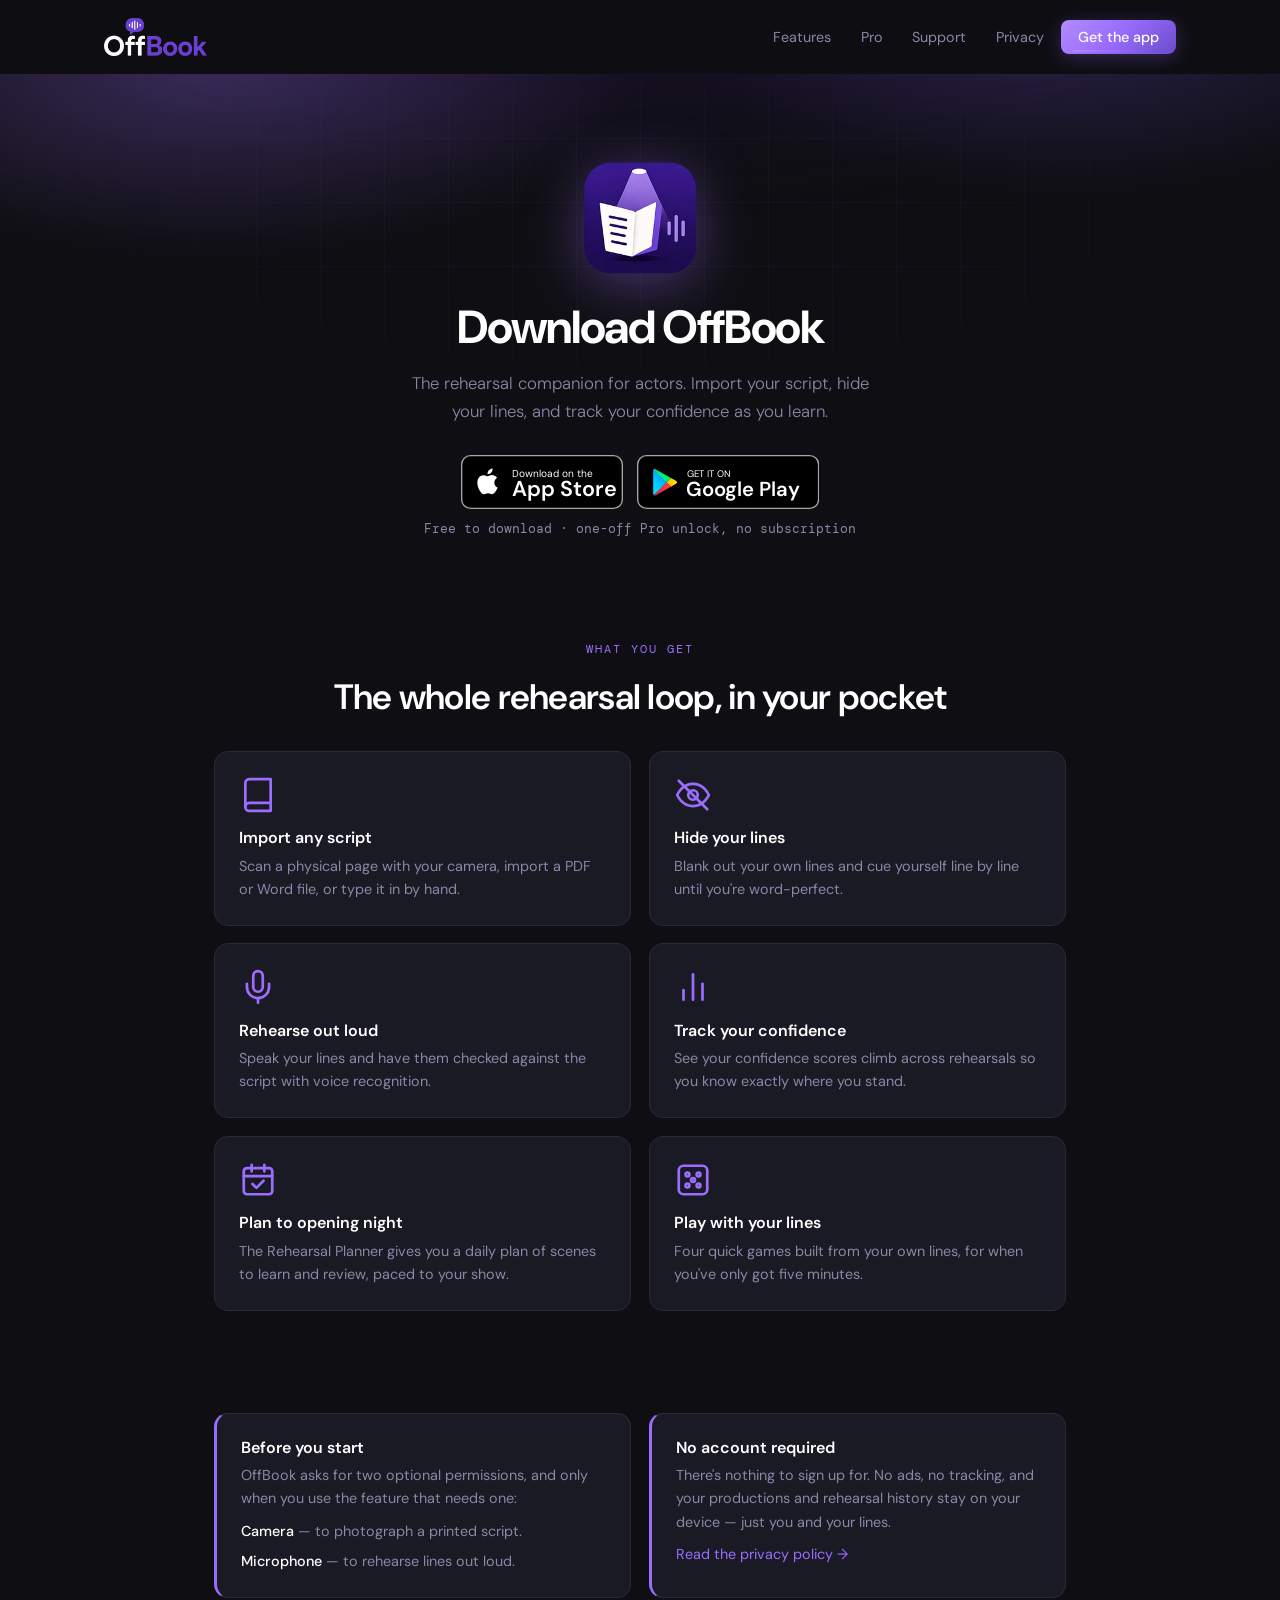
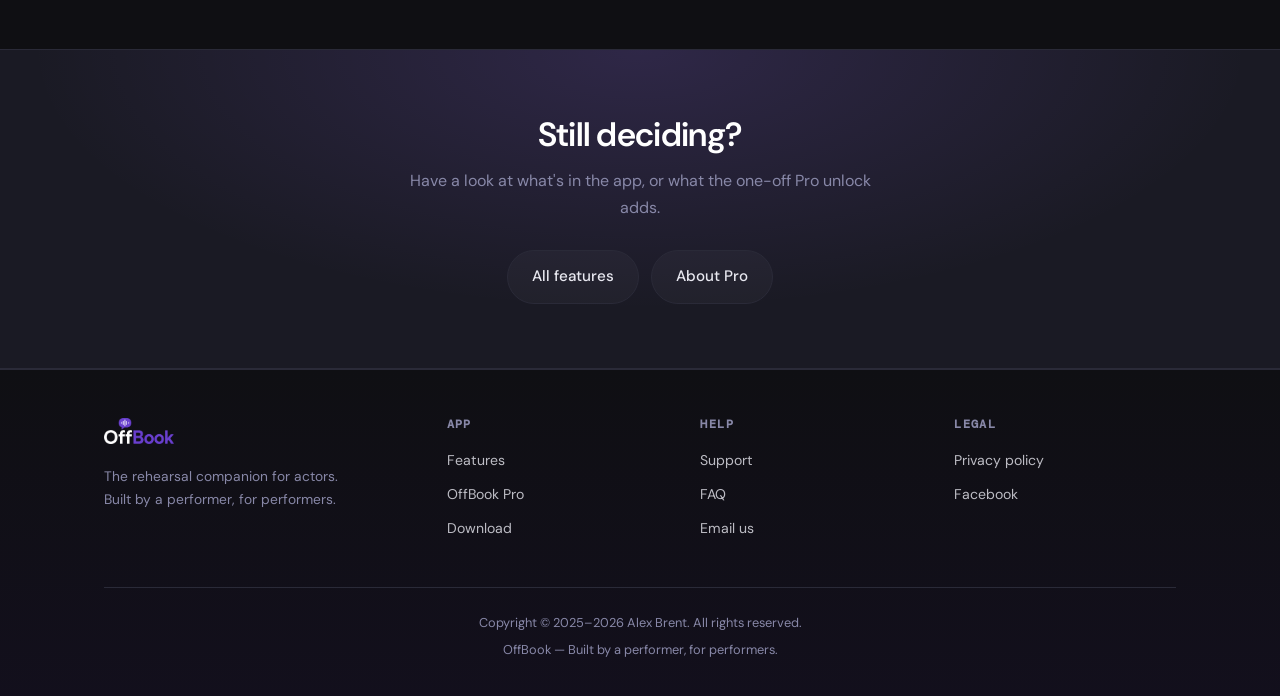
==== commit def538bd: "Add the Rehearsal Planner, games and the sample production to the site For the 1.17.0 / 1.9.0 releas" ====
--- a/download.html
+++ b/download.html
@@ -150,6 +150,16 @@
             <h3>Track your confidence</h3>
             <p>See your confidence scores climb across rehearsals so you know exactly where you stand.</p>
           </article>
+          <article class="card reveal">
+            <svg class="icon" viewBox="0 0 24 24" fill="none" stroke="currentColor" stroke-width="1.7" stroke-linecap="round" stroke-linejoin="round" aria-hidden="true"><rect x="3" y="4.5" width="18" height="16.5" rx="2"/><line x1="3" y1="9.5" x2="21" y2="9.5"/><line x1="8" y1="2.5" x2="8" y2="6.5"/><line x1="16" y1="2.5" x2="16" y2="6.5"/><path d="M8.5 14.5l2.5 2.5 4.5-4.5"/></svg>
+            <h3>Plan to opening night</h3>
+            <p>The Rehearsal Planner gives you a daily plan of scenes to learn and review, paced to your show.</p>
+          </article>
+          <article class="card reveal d1">
+            <svg class="icon" viewBox="0 0 24 24" fill="none" stroke="currentColor" stroke-width="1.7" stroke-linecap="round" stroke-linejoin="round" aria-hidden="true"><rect x="3" y="3" width="18" height="18" rx="3"/><circle cx="8.5" cy="8.5" r="1.2"/><circle cx="15.5" cy="15.5" r="1.2"/><circle cx="15.5" cy="8.5" r="1.2"/><circle cx="8.5" cy="15.5" r="1.2"/><circle cx="12" cy="12" r="1.2"/></svg>
+            <h3>Play with your lines</h3>
+            <p>Four quick games built from your own lines, for when you've only got five minutes.</p>
+          </article>
         </div>
       </div>
     </section>
--- a/assets/site.css
+++ b/assets/site.css
@@ -189,6 +189,14 @@
 }
 
 .nav-logo:hover img { transform: scale(1.04); }
+
+/* Desktop gets a larger word-logo, and a taller bar to carry it. Phones keep
+   the compact one — the mobile nav is already tight on width. */
+@media (min-width: 781px) {
+  :root { --nav-h: 74px; }
+
+  .nav-logo img { height: 38px; }
+}
 
 .nav-links {
   display: flex;
@@ -1036,19 +1044,29 @@
   transform: none;
 }
 
+/* Offer banner — hidden until site.js confirms a sale is on. See the note in
+   site.js about why the wording stops short of promising a discount. */
 .sale-banner {
   display: none;
   align-items: center;
-  gap: 0.7rem;
-  background: var(--purple-soft);
+  gap: 0.8rem;
+  background:
+    linear-gradient(90deg, rgba(155, 109, 255, 0.16), rgba(155, 109, 255, 0.05)),
+    var(--surface);
   border: 1px solid var(--purple-line);
   border-radius: var(--radius-sm);
-  padding: 0.85rem 1.1rem;
+  padding: 0.95rem 1.2rem;
   margin-bottom: 1.4rem;
-  font-size: 0.9rem;
+  font-size: 0.92rem;
+  animation: bannerIn 0.6s var(--ease) both;
 }
 
 .sale-banner.show { display: flex; }
+
+@keyframes bannerIn {
+  from { opacity: 0; transform: translateY(-8px); }
+  to   { opacity: 1; transform: none; }
+}
 
 .sale-banner .tag {
   font-family: 'DM Mono', monospace;
@@ -1057,21 +1075,36 @@
   text-transform: uppercase;
   background: var(--grad);
   color: #fff;
-  padding: 0.22rem 0.6rem;
+  padding: 0.26rem 0.65rem;
   border-radius: 999px;
   flex-shrink: 0;
+  box-shadow: 0 0 18px rgba(155, 109, 255, 0.35);
+}
+
+.sale-banner .sale-text { color: var(--text); }
+
+.sale-banner [data-baseline-price] {
+  font-family: 'DM Mono', monospace;
+  color: var(--white);
 }
 
 .sale-banner .countdown {
   font-family: 'DM Mono', monospace;
+  font-size: 0.82rem;
   color: var(--purple);
   margin-left: auto;
+  white-space: nowrap;
   flex-shrink: 0;
 }
 
 @media (max-width: 720px) {
   .price-grid { grid-template-columns: 1fr; }
-  .sale-banner { flex-wrap: wrap; }
+
+  .sale-banner {
+    flex-wrap: wrap;
+    gap: 0.6rem;
+  }
+
   .sale-banner .countdown { margin-left: 0; }
 }
 
